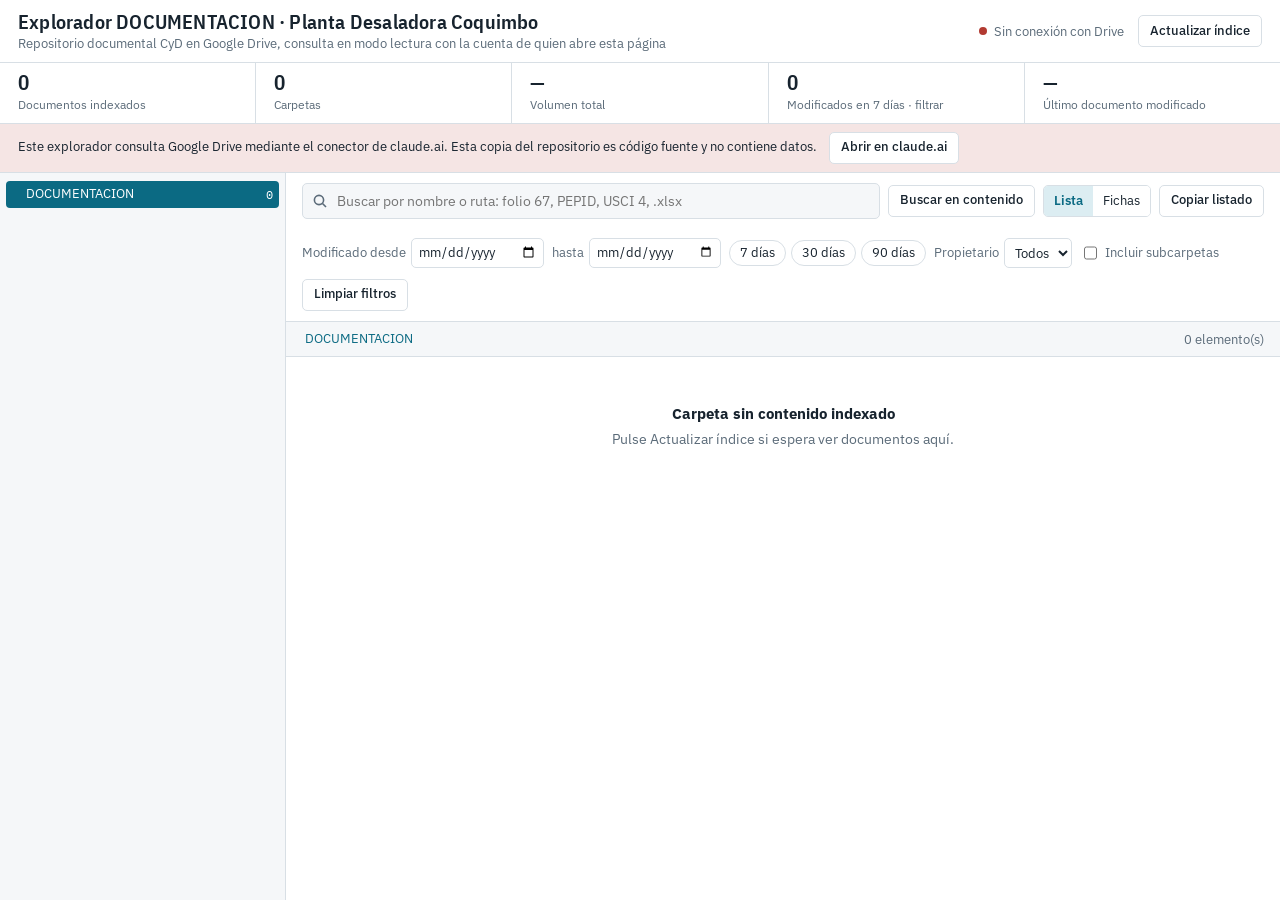
==== explorador/index.html @ ddf88ae2 "Agrega explorador documental de DOCUMENTACION Incorpora el código fuente del explorador, enlaza la p" ====
<!DOCTYPE html>
<html lang="es">
<head>
<meta charset="utf-8">
<meta name="viewport" content="width=device-width, initial-scale=1">
<title>Explorador DOCUMENTACION CyD</title>
<link rel="preconnect" href="https://fonts.googleapis.com">
<link rel="preconnect" href="https://fonts.gstatic.com" crossorigin>
<link href="https://fonts.googleapis.com/css2?family=IBM+Plex+Mono:wght@400;500&family=IBM+Plex+Sans+Condensed:wght@500;600&family=IBM+Plex+Sans:wght@400;500;600&display=swap" rel="stylesheet">
<style>
/* Disposición: consola de control documental. Árbol de series a la izquierda, registro al centro, ficha a la derecha. */
:root{
  --bg:#eef1f4; --panel:#ffffff; --sunk:#f5f7f9; --ink:#17232e; --mute:#5b6b79; --line:#d8dfe5;
  --accent:#0b6a83; --accent-soft:#dcedf2; --accent-ink:#ffffff;
  --ok:#23785a; --warn:#a4660b; --crit:#b23a31;
  --t-pdf:#b23a31; --t-xls:#23785a; --t-doc:#2c5fa8; --t-ppt:#b5602a; --t-img:#7a4f9e; --t-cad:#0b6a83; --t-mail:#8a6d1d; --t-zip:#5b6b79; --t-oth:#5b6b79;
  --display:"IBM Plex Sans Condensed","Arial Narrow",Arial,sans-serif;
  --body:"IBM Plex Sans","Segoe UI",Arial,sans-serif;
  --mono:"IBM Plex Mono",Consolas,monospace;
  color-scheme:light;
}
@media (prefers-color-scheme:dark){:root:not([data-theme="light"]){
  --bg:#10171d; --panel:#18222a; --sunk:#141d24; --ink:#e4ebf0; --mute:#93a4b1; --line:#2b3944;
  --accent:#4fb3cc; --accent-soft:#17343f; --accent-ink:#08232c;
  --ok:#57bd97; --warn:#e0a54b; --crit:#ef8077;
  --t-pdf:#ef8077; --t-xls:#57bd97; --t-doc:#7fa9e6; --t-ppt:#e89a63; --t-img:#b893d8; --t-cad:#4fb3cc; --t-mail:#d2b65c; --t-zip:#93a4b1; --t-oth:#93a4b1;
  color-scheme:dark;
}}
:root[data-theme="dark"]{
  --bg:#10171d; --panel:#18222a; --sunk:#141d24; --ink:#e4ebf0; --mute:#93a4b1; --line:#2b3944;
  --accent:#4fb3cc; --accent-soft:#17343f; --accent-ink:#08232c;
  --ok:#57bd97; --warn:#e0a54b; --crit:#ef8077;
  --t-pdf:#ef8077; --t-xls:#57bd97; --t-doc:#7fa9e6; --t-ppt:#e89a63; --t-img:#b893d8; --t-cad:#4fb3cc; --t-mail:#d2b65c; --t-zip:#93a4b1; --t-oth:#93a4b1;
  color-scheme:dark;
}
*{box-sizing:border-box}
html,body{height:100%;margin:0}
body{background:var(--bg);color:var(--ink);font:14px/1.45 var(--body);display:flex;flex-direction:column;overflow:hidden}
button,input,select{font:inherit;color:inherit}
button{cursor:pointer}
:focus-visible{outline:2px solid var(--accent);outline-offset:1px}
a{color:var(--accent)}
.btn{display:inline-flex;align-items:center;justify-content:center;gap:6px;min-height:32px;padding:0 11px;border:1px solid var(--line);border-radius:5px;background:var(--panel);font-weight:500;font-size:13px;text-decoration:none;color:var(--ink);white-space:nowrap}
.btn:hover{border-color:var(--accent);color:var(--accent)}
.btn.primary{background:var(--accent);border-color:var(--accent);color:var(--accent-ink)}
.btn.primary:hover{color:var(--accent-ink);filter:brightness(1.08)}
.btn:disabled{opacity:.5;cursor:default}

header{display:flex;align-items:center;gap:14px;padding:10px 18px;background:var(--panel);border-bottom:1px solid var(--line);flex-wrap:wrap}
.brand{min-width:0;flex:1 1 280px}
.brand h1{font:600 20px/1.15 var(--display);margin:0;letter-spacing:.01em}
.brand p{margin:1px 0 0;color:var(--mute);font-size:12.5px}
.status{display:inline-flex;align-items:center;gap:7px;font-size:12.5px;color:var(--mute)}
.dot{width:8px;height:8px;border-radius:50%;background:var(--mute);flex:none}
.status.ok .dot{background:var(--ok)} .status.busy .dot{background:var(--warn);animation:pulse 1.1s infinite} .status.err .dot{background:var(--crit)}
@keyframes pulse{50%{opacity:.35}}
@media (prefers-reduced-motion:reduce){.status.busy .dot{animation:none}}

.kpis{display:grid;grid-template-columns:repeat(5,minmax(0,1fr));gap:1px;background:var(--line);border-bottom:1px solid var(--line)}
.kpi{background:var(--panel);padding:8px 18px;border:0;text-align:left;display:block;width:100%}
button.kpi:hover{background:var(--accent-soft)}
.kpi.on{background:var(--accent-soft);box-shadow:inset 0 -2px var(--accent)}
.kpi b{display:block;font:600 21px/1.1 var(--display);font-variant-numeric:tabular-nums}
.kpi span{color:var(--mute);font-size:12px}

#banner{display:none;padding:8px 18px;gap:12px;align-items:center;font-size:13px;background:var(--accent-soft);border-bottom:1px solid var(--line);flex-wrap:wrap}
#banner.show{display:flex}
#banner.err{background:color-mix(in srgb,var(--crit) 13%,var(--panel))}

main{flex:1;min-height:0;display:grid;grid-template-columns:286px minmax(0,1fr) 0;transition:grid-template-columns .15s}
main.detail{grid-template-columns:286px minmax(0,1fr) 370px}
@media (prefers-reduced-motion:reduce){main{transition:none}}

#tree{background:var(--sunk);border-right:1px solid var(--line);overflow:auto;padding:8px 6px 20px}
.tn{display:flex;align-items:center;width:100%;border:0;background:none;text-align:left;padding:0;border-radius:4px}
.tn:hover{background:var(--accent-soft)}
.tn.cur{background:var(--accent);color:var(--accent-ink)}
.tn.cur .ct,.tn.cur .tw{color:inherit}
.tw{width:20px;height:27px;display:inline-flex;align-items:center;justify-content:center;color:var(--mute);flex:none;font-size:10px;border:0;background:none;padding:0}
.tl{flex:1;min-width:0;padding:4px 4px 4px 0;overflow-wrap:anywhere;font-size:13px;line-height:1.3;border:0;background:none;text-align:left}
.ct{font:400 11.5px var(--mono);color:var(--mute);padding-right:6px;font-variant-numeric:tabular-nums}
.ser{font:500 11px var(--mono);margin-right:6px;opacity:.75}

#center{display:flex;flex-direction:column;min-width:0;min-height:0}
.tools{background:var(--panel);border-bottom:1px solid var(--line);padding:10px 16px;display:flex;flex-direction:column;gap:8px}
.r{display:flex;gap:8px;align-items:center;flex-wrap:wrap}
.search{flex:1 1 300px;position:relative;display:flex}
.search input{width:100%;height:36px;padding:0 34px 0 34px;border:1px solid var(--line);border-radius:5px;background:var(--sunk)}
.search svg{position:absolute;left:10px;top:10px;color:var(--mute)}
#clearq{position:absolute;right:4px;top:4px;width:28px;height:28px;border:0;background:none;color:var(--mute);display:none}
.chips{display:flex;gap:5px;flex-wrap:wrap}
.chip{border:1px solid var(--line);background:var(--panel);border-radius:999px;padding:2px 10px;font-size:12.5px;min-height:26px;display:inline-flex;gap:5px;align-items:center}
.chip:hover{border-color:var(--accent)}
.chip.on{background:var(--accent);border-color:var(--accent);color:var(--accent-ink)}
.chip i{font:400 11px var(--mono);font-style:normal;opacity:.75}
.fld{display:inline-flex;align-items:center;gap:5px;font-size:12.5px;color:var(--mute)}
.fld input,.fld select{height:30px;border:1px solid var(--line);border-radius:5px;background:var(--panel);padding:0 6px;color:var(--ink);max-width:190px}
.seg{display:inline-flex;border:1px solid var(--line);border-radius:5px;overflow:hidden}
.seg button{border:0;background:var(--panel);padding:0 10px;height:30px;font-size:12.5px}
.seg button.on{background:var(--accent-soft);color:var(--accent);font-weight:600}

.crumbs{display:flex;gap:3px;align-items:center;flex-wrap:wrap;padding:7px 16px;font-size:13px;border-bottom:1px solid var(--line);background:var(--sunk)}
.crumbs button{border:0;background:none;padding:1px 3px;border-radius:3px;color:var(--accent);overflow-wrap:anywhere;text-align:left}
.crumbs button:hover{background:var(--accent-soft)}
.crumbs .s{color:var(--mute)}
.crumbs .sum{margin-left:auto;color:var(--mute);font-size:12.5px;padding-left:12px}

#list{flex:1;min-height:0;overflow:auto;background:var(--panel)}
table{border-collapse:collapse;width:100%;font-size:13px}
th{position:sticky;top:0;background:var(--panel);z-index:1;border-bottom:1px solid var(--line);text-align:left;padding:0;font-weight:600;color:var(--mute);font-size:12px}
th button{border:0;background:none;padding:7px 10px;width:100%;text-align:left;font-weight:600;color:inherit;white-space:nowrap}
th button:hover{color:var(--accent)}
td{padding:6px 10px;border-bottom:1px solid var(--line);vertical-align:top}
tr.row{cursor:pointer}
tr.row:hover{background:var(--sunk)}
tr.row.sel{background:var(--accent-soft)}
.nm{display:flex;gap:9px;align-items:flex-start;min-width:0}
.nm div{min-width:0;overflow-wrap:anywhere}
.nb{border:0;background:none;padding:0;text-align:left;font-weight:500;overflow-wrap:anywhere}
.pth{color:var(--mute);font-size:12px;margin-top:1px}
.snip{color:var(--mute);font-size:12px;margin-top:3px;border-left:2px solid var(--accent);padding-left:7px}
.ty{font:500 10.5px/18px var(--mono);width:36px;height:18px;text-align:center;border-radius:3px;flex:none;margin-top:1px;border:1px solid currentColor}
.n{font-variant-numeric:tabular-nums;white-space:nowrap;color:var(--mute)}
#cards{display:grid;grid-template-columns:repeat(auto-fill,minmax(220px,1fr));gap:10px;padding:14px}
.card{border:1px solid var(--line);border-radius:6px;padding:10px 12px;background:var(--panel);text-align:left;display:flex;flex-direction:column;gap:5px;min-height:92px}
.card:hover{border-color:var(--accent)}
.card.sel{border-color:var(--accent);box-shadow:inset 0 0 0 1px var(--accent)}
.card strong{font-weight:500;overflow-wrap:anywhere}
.more{padding:14px;text-align:center}
.empty{padding:46px 20px;text-align:center;color:var(--mute);max-width:520px;margin:auto}
.empty b{display:block;color:var(--ink);font-size:15px;margin-bottom:4px}

#detail{background:var(--panel);border-left:1px solid var(--line);overflow:auto;min-width:0;visibility:hidden}
main.detail #detail{visibility:visible}
.dbody{padding:16px;display:flex;flex-direction:column;gap:14px;width:370px;max-width:100%}
.dhead{display:flex;gap:10px;align-items:flex-start}
.dhead h2{font:600 17px/1.25 var(--display);margin:0;flex:1;overflow-wrap:anywhere;text-wrap:balance}
.x{border:0;background:none;width:28px;height:28px;color:var(--mute);font-size:17px;flex:none}
dl{margin:0;display:grid;grid-template-columns:96px 1fr;gap:5px 10px;font-size:13px}
dt{color:var(--mute)} dd{margin:0;overflow-wrap:anywhere}
.acts{display:flex;flex-wrap:wrap;gap:6px}
#txt{background:var(--sunk);border:1px solid var(--line);border-radius:5px;padding:10px;font:12px/1.5 var(--mono);white-space:pre-wrap;overflow-wrap:anywhere;max-height:46vh;overflow:auto;margin:0}
.note{font-size:12px;color:var(--mute);margin:0}
#menuTree{display:none}
#toast{position:fixed;left:50%;bottom:20px;transform:translateX(-50%);background:var(--ink);color:var(--panel);padding:7px 14px;border-radius:5px;font-size:13px;opacity:0;pointer-events:none;transition:opacity .15s;z-index:20}
#toast.show{opacity:1}
@media (max-width:1040px){
  main,main.detail{grid-template-columns:240px minmax(0,1fr)}
  #detail{position:fixed;top:0;right:0;bottom:0;width:min(370px,100%);z-index:10;box-shadow:-6px 0 22px rgba(0,0,0,.25);display:none}
  main.detail #detail{display:block}
}
@media (max-width:720px){
  body{overflow:auto;display:block;height:auto}
  .kpis{grid-template-columns:repeat(2,minmax(0,1fr))}
  .kpi{padding:7px 16px}
  main,main.detail{display:block}
  #menuTree{display:inline-flex}
  #tree{display:none;max-height:50vh;border-right:0;border-bottom:1px solid var(--line)}
  #tree.open{display:block}
  #list{overflow:auto;max-height:none}
  .cHide{display:none}
}
</style>
</head>
<body>
<header>
  <div class="brand">
    <h1>Explorador DOCUMENTACION · Planta Desaladora Coquimbo</h1>
    <p>Repositorio documental CyD en Google Drive, consulta en modo lectura con la cuenta de quien abre esta página</p>
  </div>
  <span id="status" class="status"><span class="dot"></span><span id="statusT">Iniciando</span></span>
  <button id="refresh" class="btn" type="button">Actualizar índice</button>
</header>

<section class="kpis" id="kpis" aria-label="Resumen del repositorio"></section>
<div id="banner" role="status"></div>

<main id="main">
  <nav id="tree" aria-label="Carpetas"></nav>
  <section id="center">
    <div class="tools">
      <div class="r">
        <button id="menuTree" class="btn" type="button">Carpetas</button>
        <div class="search">
          <svg width="16" height="16" viewBox="0 0 16 16" fill="none" stroke="currentColor" stroke-width="1.6" aria-hidden="true"><circle cx="7" cy="7" r="4.6"/><path d="M10.5 10.5 14 14"/></svg>
          <input id="q" type="search" autocomplete="off" placeholder="Buscar por nombre o ruta: folio 67, PEPID, USCI 4, .xlsx" aria-label="Buscar por nombre o ruta">
          <button id="clearq" type="button" aria-label="Limpiar búsqueda">✕</button>
        </div>
        <button id="ctSearch" class="btn" type="button" title="Busca el texto dentro de los documentos mediante Google Drive">Buscar en contenido</button>
        <div class="seg" role="group" aria-label="Vista">
          <button id="vList" type="button" class="on">Lista</button><button id="vCards" type="button">Fichas</button>
        </div>
        <button id="copyTsv" class="btn" type="button" title="Copia los resultados en formato pegable en Excel">Copiar listado</button>
      </div>
      <div class="chips" id="typeChips" aria-label="Tipo de documento"></div>
      <div class="r">
        <label class="fld" for="from">Modificado desde <input id="from" type="date"></label>
        <label class="fld" for="to">hasta <input id="to" type="date"></label>
        <div class="chips" id="datePre">
          <button class="chip" type="button" data-d="7">7 días</button>
          <button class="chip" type="button" data-d="30">30 días</button>
          <button class="chip" type="button" data-d="90">90 días</button>
        </div>
        <label class="fld" for="owner">Propietario <select id="owner"><option value="">Todos</option></select></label>
        <label class="fld" for="flat"><input id="flat" type="checkbox"> Incluir subcarpetas</label>
        <button id="clearAll" class="btn" type="button">Limpiar filtros</button>
      </div>
    </div>
    <div class="crumbs" id="crumbs"></div>
    <div id="list"></div>
  </section>
  <aside id="detail" aria-label="Ficha del documento"></aside>
</main>
<div id="toast" role="status"></div>

<script>
"use strict";
const ROOT="__ID_CARPETA_DRIVE__", ROOT_NAME="DOCUMENTACION", SERVER="Google Drive";
const WIN_ROOT="G:\\.shortcut-targets-by-id\\"+ROOT+"\\"+ROOT_NAME;
const FOLDER="application/vnd.google-apps.folder";
const STALE_MS=6*3600e3, PAGE=150;
/* Nivel superior leído al publicar: permite orientarse mientras se conecta Drive. */
const SEED=[]; /* Versión de repositorio público: identificadores de Drive excluidos. */
const TYPES=[["pdf","PDF","PDF","--t-pdf"],["xls","Excel","XLS","--t-xls"],["doc","Word","DOC","--t-doc"],["ppt","PowerPoint","PPT","--t-ppt"],["img","Imagen","IMG","--t-img"],["cad","CAD / BIM / GIS","CAD","--t-cad"],["mail","Correo","MSG","--t-mail"],["zip","Comprimido","ZIP","--t-zip"],["oth","Otros","OTR","--t-oth"]];
const TY=Object.fromEntries(TYPES.map(t=>[t[0],t]));
const EXT={pdf:"pdf",xlsx:"xls",xls:"xls",xlsm:"xls",csv:"xls",ods:"xls",docx:"doc",doc:"doc",odt:"doc",rtf:"doc",pptx:"ppt",ppt:"ppt",odp:"ppt",png:"img",jpg:"img",jpeg:"img",gif:"img",tif:"img",tiff:"img",bmp:"img",webp:"img",heic:"img",dwg:"cad",dxf:"cad",rvt:"cad",ifc:"cad",nwd:"cad",nwc:"cad",kmz:"cad",kml:"cad",shp:"cad",mpp:"cad",msg:"mail",eml:"mail",zip:"zip",rar:"zip","7z":"zip",tar:"zip",gz:"zip"};
const TEXT_OK=/^(application\/(pdf|msword|vnd\.google-apps\.(document|spreadsheet|presentation)|vnd\.openxmlformats-officedocument\.|vnd\.oasis\.opendocument\.|x-vnd\.oasis\.opendocument\.)|text\/|image\/(png|jpe?g))/;

const $=id=>document.getElementById(id);
const esc=s=>String(s==null?"":s).replace(/[&<>"']/g,c=>({"&":"&amp;","<":"&lt;",">":"&gt;",'"':"&quot;","'":"&#39;"}[c]));
const norm=s=>String(s||"").normalize("NFD").replace(/[\u0300-\u036f]/g,"").toLowerCase();
const coll=new Intl.Collator("es",{numeric:true,sensitivity:"base"});
const sleep=ms=>new Promise(r=>setTimeout(r,ms));
const fmtD=t=>{if(!t)return"—";const d=new Date(t);return isNaN(d)?"—":d.toLocaleDateString("es-CL",{day:"2-digit",month:"2-digit",year:"numeric"})};
const fmtDT=t=>{if(!t)return"—";const d=new Date(t);return isNaN(d)?"—":d.toLocaleString("es-CL",{day:"2-digit",month:"2-digit",year:"numeric",hour:"2-digit",minute:"2-digit"})};
const fmtN=n=>Number(n||0).toLocaleString("es-CL");
function fmtS(b){if(!b)return"—";const u=["B","KB","MB","GB","TB"];let i=0,v=+b;while(v>=1024&&i<4){v/=1024;i++}return v.toLocaleString("es-CL",{maximumFractionDigits:v<10&&i?1:0})+" "+u[i]}
function typeOf(it){
  const m=it.m||"";
  if(m==="application/vnd.google-apps.spreadsheet")return"xls";
  if(m==="application/vnd.google-apps.document")return"doc";
  if(m==="application/vnd.google-apps.presentation")return"ppt";
  const e=(it.x||(/\.([a-z0-9]{1,6})$/i.exec(it.t||"")||[])[1]||"").toLowerCase();
  if(EXT[e])return EXT[e];
  if(m.startsWith("image/"))return"img";
  return"oth";
}
function short(o){return o?String(o).split("@")[0]:"—"}

/* ---------- Estado ---------- */
const items=new Map();
let kids=new Map(), stats=new Map();
const S={cur:ROOT,q:"",types:new Set(),owner:"",from:"",to:"",flat:false,sort:"name",dir:1,limit:PAGE,view:"list",sel:null,recent:false,hits:null,hitsQ:"",open:new Set([ROOT])};
let mcp=null, indexedAt=null, crawling=false, failed=[], shown=[], snippet=new Map();

function fromSeed(){
  for(const[id,t,f,s,md]of SEED)items.set(id,{id,t,m:f?FOLDER:(/xlsx$/.test(t)?"application/vnd.openxmlformats-officedocument.spreadsheetml.sheet":""),s,p:ROOT,md,c:"",o:"",u:"",seed:1});
}
function up(f,seen){
  const it={id:f.id,t:f.title||f.name||"(sin nombre)",m:f.mimeType||"",s:+(f.fileSize||0),x:f.fileExtension||"",p:f.parentId||"",c:f.createdTime||"",md:f.modifiedTime||"",o:f.owner||"",u:(/^https:\/\//.test(f.viewUrl||"")?f.viewUrl:"")};
  items.set(it.id,it); if(seen)seen.add(it.id); return it;
}
function rebuild(){
  kids=new Map(); stats=new Map();
  for(const it of items.values()){if(!kids.has(it.p))kids.set(it.p,[]);kids.get(it.p).push(it)}
  for(const a of kids.values())a.sort((x,y)=>(y.m===FOLDER)-(x.m===FOLDER)||coll.compare(x.t,y.t));
  const walk=(id,seen)=>{const st={files:0,folders:0,size:0};if(seen.has(id))return st;seen.add(id);
    for(const k of kids.get(id)||[]){if(k.m===FOLDER){const c=walk(k.id,seen);st.folders+=1+c.folders;st.files+=c.files;st.size+=c.size}else{st.files++;st.size+=k.s}}
    stats.set(id,st);return st};
  walk(ROOT,new Set());
}
function pathOf(id){const out=[];let c=items.get(id),g=0;while(c&&g++<40){out.unshift(c);c=items.get(c.p)}return out}
function pathTxt(it){return pathOf(it.p).map(x=>x.t).join(" / ")}
function hay(it){return it._h||(it._h=norm(it.t+" "+pathTxt(it)))}
function under(it,root){if(root===ROOT)return stats.has(it.p)||it.p===ROOT;let p=it.p,g=0;while(p&&g++<40){if(p===root)return true;const c=items.get(p);p=c&&c.p}return false}
function hasFilter(){return !!(S.q||S.types.size||S.owner||S.from||S.to||S.recent)}

/* ---------- Conector Drive ---------- */
async function call(tool,input,tries){
  try{const r=await mcp.callTool(SERVER,tool,input,{cache:false});return r.payload}
  catch(e){if(e&&e.retryable&&!tries){await sleep((e.retryAfterMs||600)+Math.random()*700);return call(tool,input,1)}throw e}
}
const BLOCK={
  needs_reauth:"La sesión de Google Drive venció. Reconecte Google Drive en claude.ai, Configuración, Conectores, y pulse Reintentar.",
  server_not_connected:"Esta cuenta no tiene Google Drive conectado. Agréguelo en claude.ai, Configuración, Conectores, y pulse Reintentar.",
  selection_required:"Hay más de una conexión de Google Drive. Elija una en el aviso de claude.ai y pulse Reintentar.",
  not_in_manifest:"El acceso a Google Drive no está permitido para esta página. Actívelo en el aviso de permisos de la página.",
  blocked_by_policy:"La política de la organización bloquea este acceso a Google Drive.",
  approval_required:"Falta su autorización para leer Google Drive. Pulse Reintentar y acepte el aviso.",
  consent_required:"Falta su autorización para leer Google Drive. Pulse Reintentar y acepte el aviso.",
  not_granted:"Esta vista no puede usar conectores. Abra la página en claude.ai.",
  capability_disabled:"Esta vista no puede usar conectores. Abra la página en claude.ai."
};
async function listFolder(id,seen,enqueue){
  let token,guard=0;
  do{
    const input={query:"parentId = '"+id+"'",pageSize:100,excludeContentSnippets:true};
    if(token)input.pageToken=token;
    const p=await call("search_files",input)||{};
    for(const f of p.files||[]){const fresh=!seen.has(f.id);const it=up(f,seen);if(it.m===FOLDER&&fresh)enqueue(it.id)}
    token=p.nextPageToken;
  }while(token&&++guard<300);
}
let done=0,total=1;
async function crawl(){
  if(crawling||!mcp)return;
  crawling=true; failed=[]; done=0; total=1; banner("");
  setStatus("busy","Indexando carpetas"); $("refresh").disabled=true;
  const seen=new Set(), q=[]; let active=0, fatal=null, last=0;
  const enqueue=id=>{q.push(id);total++};
  const tick=()=>{const n=Date.now();setStatus("busy","Indexando "+fmtN(done)+" de "+fmtN(total)+" carpetas");if(n-last>700){last=n;rebuild();render()}};
  const one=async id=>{
    try{await listFolder(id,seen,enqueue)}
    catch(e){if(e&&BLOCK[e.code])fatal=e;else failed.push(id)}
    done++;tick();
  };
  await one(ROOT);
  const worker=async()=>{for(;;){if(fatal)return;const id=q.shift();if(id===undefined){if(!active)return;await sleep(60);continue}active++;await one(id);active--}};
  if(!fatal&&!failed.includes(ROOT))await Promise.all([worker(),worker(),worker(),worker()]);
  crawling=false; $("refresh").disabled=false;
  if(fatal){
    if(["needs_reauth","server_not_connected","blocked_by_policy","not_in_manifest"].includes(fatal.code)){if(!indexedAt){items.clear();fromSeed()}}
    rebuild();render();setStatus("err","Sin conexión con Drive");
    banner(BLOCK[fatal.code],true,"Reintentar",crawl);return;
  }
  if(failed.length===0||!failed.includes(ROOT)){
    if(!failed.length)for(const id of[...items.keys()])if(!seen.has(id))items.delete(id);
    indexedAt=Date.now();
    for(const it of items.values())delete it._h;
    rebuild();render();saveSnap();
    setStatus(failed.length?"err":"ok",(failed.length?"Índice parcial · ":"Índice al ")+fmtDT(indexedAt));
    if(failed.length)banner(failed.length+" carpeta(s) no respondieron y su contenido puede estar incompleto.",true,"Reintentar",crawl);
  }else{
    rebuild();render();setStatus("err","Drive no respondió");
    banner("Google Drive no respondió. Se mantiene la última información disponible.",true,"Reintentar",crawl);
  }
}
async function contentSearch(){
  const terms=S.q.trim().split(/\s+/).filter(Boolean);
  if(!terms.length){toast("Escriba primero el texto a buscar");$("q").focus();return}
  if(!mcp){toast("Esta vista no tiene conexión con Google Drive");return}
  const b=$("ctSearch");b.disabled=true;b.textContent="Buscando…";
  try{
    const query=terms.map(t=>"fullText contains '"+t.replace(/\\/g,"\\\\").replace(/'/g,"\\'")+"'").join(" and ");
    const hits=new Set();let token,g=0;snippet=new Map();
    do{
      const input={query,pageSize:100,snippetVerbosity:"BRIEF"};if(token)input.pageToken=token;
      const p=await call("search_files",input)||{};
      for(const f of p.files||[]){
        if(f.mimeType===FOLDER||!stats.has(f.parentId))continue;
        const it=up(f);delete it._h;hits.add(it.id);
        if(f.contentSnippet)snippet.set(it.id,String(f.contentSnippet).replace(/\s+/g," ").slice(0,220));
      }
      token=p.nextPageToken;
    }while(token&&++g<30);
    const cut=!!token;
    rebuild();S.hits=hits;S.hitsQ=S.q;S.limit=PAGE;render();
    banner(fmtN(hits.size)+" documento(s) contienen «"+S.q+"» en su texto."+(cut?" La consulta alcanzó su límite: precise el término para asegurar un resultado completo.":""),false,"Volver a búsqueda por nombre",()=>{S.hits=null;snippet=new Map();banner("");render()});
  }catch(e){
    banner(e&&BLOCK[e.code]?BLOCK[e.code]:"La búsqueda en contenido no respondió. Intente nuevamente.",true);
  }finally{b.disabled=false;b.textContent="Buscar en contenido"}
}

/* ---------- Instantánea local del índice ---------- */
function idb(){return new Promise((res,rej)=>{try{const r=indexedDB.open("explorador-cyd",1);r.onupgradeneeded=()=>r.result.createObjectStore("s");r.onsuccess=()=>res(r.result);r.onerror=()=>rej(r.error)}catch(e){rej(e)}})}
async function saveSnap(){try{const d=await idb();const arr=[...items.values()].map(({_h,...x})=>x);d.transaction("s","readwrite").objectStore("s").put({at:indexedAt,items:arr},"snap")}catch(e){}}
async function loadSnap(){try{const d=await idb();return await new Promise(res=>{const r=d.transaction("s").objectStore("s").get("snap");r.onsuccess=()=>res(r.result||null);r.onerror=()=>res(null)})}catch(e){return null}}

/* ---------- Filtrado ---------- */
function scope(deep){
  const filtering=hasFilter()||S.hits;
  let a;
  if(filtering||S.flat||deep){a=[...items.values()].filter(it=>it.m!==FOLDER&&under(it,S.cur))}
  else a=(kids.get(S.cur)||[]).slice();
  return{a,filtering};
}
function apply(ignoreType,deep){
  let{a,filtering}=scope(deep);
  if(S.hits)a=a.filter(it=>S.hits.has(it.id));
  else if(S.q){const tk=norm(S.q).split(/\s+/).filter(Boolean);a=a.filter(it=>{const h=hay(it);return tk.every(t=>h.includes(t))})}
  if(S.owner)a=a.filter(it=>it.o===S.owner);
  if(S.from)a=a.filter(it=>it.md&&it.md.slice(0,10)>=S.from);
  if(S.to)a=a.filter(it=>it.md&&it.md.slice(0,10)<=S.to);
  if(S.recent){const lim=new Date(Date.now()-7*864e5).toISOString();a=a.filter(it=>it.md>=lim)}
  if(!ignoreType&&S.types.size)a=a.filter(it=>it.m!==FOLDER&&S.types.has(typeOf(it)));
  return{a,filtering};
}
function sorted(a){
  const k=S.sort,d=S.dir;
  return a.slice().sort((x,y)=>{
    const f=(y.m===FOLDER)-(x.m===FOLDER); if(f)return f;
    let r=0;
    if(k==="name")r=coll.compare(x.t,y.t);
    else if(k==="md")r=(x.md||"").localeCompare(y.md||"");
    else if(k==="size")r=(x.s||0)-(y.s||0);
    else if(k==="type")r=typeOf(x).localeCompare(typeOf(y));
    else if(k==="owner")r=coll.compare(x.o||"",y.o||"");
    return r*d||coll.compare(x.t,y.t);
  });
}

/* ---------- Render ---------- */
function setStatus(c,t){$("status").className="status "+c;$("statusT").textContent=t}
function banner(msg,err,label,fn){
  const b=$("banner");
  if(!msg){b.className="";b.innerHTML="";return}
  b.className="show"+(err?" err":"");b.innerHTML="<span>"+esc(msg)+"</span>";
  if(label){const x=document.createElement("button");x.className="btn";x.type="button";x.textContent=label;x.onclick=fn;b.appendChild(x)}
}
function toast(m){const t=$("toast");t.textContent=m;t.classList.add("show");clearTimeout(toast.h);toast.h=setTimeout(()=>t.classList.remove("show"),1900)}
function badge(it){
  if(it.m===FOLDER)return '<svg width="30" height="20" viewBox="0 0 30 20" style="flex:none;color:var(--accent);margin-top:0" aria-label="Carpeta"><path d="M3 4h8l2 2.4h13v11H3z" fill="none" stroke="currentColor" stroke-width="1.5"/></svg>';
  const t=TY[typeOf(it)];return '<span class="ty" style="color:var('+t[3]+')">'+t[2]+"</span>";
}
function renderKpis(){
  const st=stats.get(ROOT)||{files:0,folders:0,size:0};
  let last=null,nw=0;const lim=new Date(Date.now()-7*864e5).toISOString();
  for(const it of items.values())if(it.m!==FOLDER){if(!last||it.md>last.md)last=it;if(it.md>=lim)nw++}
  $("kpis").innerHTML=
   '<div class="kpi"><b>'+fmtN(st.files)+'</b><span>Documentos indexados</span></div>'+
   '<div class="kpi"><b>'+fmtN(st.folders)+'</b><span>Carpetas</span></div>'+
   '<div class="kpi"><b>'+fmtS(st.size)+'</b><span>Volumen total</span></div>'+
   '<button type="button" id="kNew" class="kpi'+(S.recent?" on":"")+'"><b>'+fmtN(nw)+'</b><span>Modificados en 7 días · filtrar</span></button>'+
   '<div class="kpi"><b>'+(last?fmtD(last.md):"—")+'</b><span>Último documento modificado</span></div>';
  $("kNew").onclick=()=>{S.recent=!S.recent;S.limit=PAGE;S.cur=ROOT;render()};
}
function renderTree(){
  const line=(it,d)=>{
    const sub=(kids.get(it.id)||[]).filter(k=>k.m===FOLDER),st=stats.get(it.id)||{files:0};
    const open=S.open.has(it.id),m=/^([A-Z])_(.+)$/.exec(it.t);
    let h='<div class="tn'+(S.cur===it.id?" cur":"")+'" style="padding-left:'+(d*13)+'px">'+
      (sub.length?'<button type="button" class="tw" data-tog="'+it.id+'" aria-label="'+(open?"Contraer":"Expandir")+' '+esc(it.t)+'" aria-expanded="'+open+'">'+(open?"▾":"▸")+"</button>":'<span class="tw"></span>')+
      '<button type="button" class="tl" data-go="'+it.id+'" style="color:inherit">'+(m?'<span class="ser">'+m[1]+"</span>"+esc(m[2].replace(/_/g," ")):esc(it.t))+"</button>"+
      '<span class="ct">'+fmtN(st.files)+"</span></div>";
    if(open)for(const k of sub)h+=line(k,d+1);
    return h;
  };
  $("tree").innerHTML=line({id:ROOT,t:ROOT_NAME,m:FOLDER},0);
}
function renderFacets(){
  const{a}=apply(true,true),c={};for(const it of a)if(it.m!==FOLDER){const t=typeOf(it);c[t]=(c[t]||0)+1}
  $("typeChips").innerHTML=TYPES.filter(t=>c[t[0]]||S.types.has(t[0])).map(t=>'<button type="button" class="chip'+(S.types.has(t[0])?" on":"")+'" data-t="'+t[0]+'" aria-pressed="'+S.types.has(t[0])+'">'+t[1]+" <i>"+fmtN(c[t[0]]||0)+"</i></button>").join("");
  const owners=[...new Set([...items.values()].map(i=>i.o).filter(Boolean))].sort();
  const sel=$("owner"),cur=S.owner;
  const html='<option value="">Todos</option>'+owners.map(o=>'<option value="'+esc(o)+'">'+esc(short(o))+"</option>").join("");
  if(sel.dataset.h!==html){sel.innerHTML=html;sel.dataset.h=html}
  sel.value=cur;
}
function renderCrumbs(n,filtering){
  const p=[{id:ROOT,t:ROOT_NAME},...(S.cur===ROOT?[]:pathOf(S.cur).filter(x=>x.id!==ROOT))];
  $("crumbs").innerHTML=p.map(x=>'<button type="button" data-go="'+x.id+'">'+esc(x.t)+"</button>").join('<span class="s">/</span>')+
    '<span class="sum">'+fmtN(n)+(filtering||S.flat?" resultado(s), incluye subcarpetas":" elemento(s)")+"</span>";
}
const th=(k,l,cls)=>'<th'+(cls?' class="'+cls+'"':"")+' aria-sort="'+(S.sort===k?(S.dir>0?"ascending":"descending"):"none")+'"><button type="button" data-s="'+k+'">'+l+(S.sort===k?(S.dir>0?" ↑":" ↓"):"")+"</button></th>";
function renderList(){
  const{a,filtering}=apply();
  shown=sorted(a);
  renderCrumbs(shown.length,filtering);
  const box=$("list");
  if(!shown.length){
    const loading=crawling&&!hasFilter();
    box.innerHTML='<div class="empty"><b>'+(loading?"Leyendo esta carpeta en Google Drive":filtering?"Sin documentos para este criterio":"Carpeta sin contenido indexado")+"</b>"+(filtering?"Amplíe las fechas, quite filtros de tipo o busque el texto con «Buscar en contenido».":loading?"Los documentos aparecerán a medida que se indexen.":"Pulse Actualizar índice si espera ver documentos aquí.")+"</div>";
    return;
  }
  const page=shown.slice(0,S.limit),showP=filtering||S.flat;
  let h;
  if(S.view==="cards"){
    h='<div id="cards">'+page.map(it=>{const st=stats.get(it.id);return'<button type="button" class="card'+(S.sel===it.id?" sel":"")+'" data-id="'+it.id+'">'+badge(it)+"<strong>"+esc(it.t)+'</strong><span class="pth">'+(it.m===FOLDER?fmtN(st&&st.files)+" documentos":fmtD(it.md)+" · "+fmtS(it.s))+"</span></button>"}).join("")+"</div>";
  }else{
    h="<table><thead><tr>"+th("name","Nombre")+th("md","Modificado")+th("size","Tamaño","cHide")+th("owner","Propietario","cHide")+"</tr></thead><tbody>"+
    page.map(it=>{const st=stats.get(it.id),sn=snippet.get(it.id);return'<tr class="row'+(S.sel===it.id?" sel":"")+'" data-id="'+it.id+'"><td><div class="nm">'+badge(it)+'<div><button type="button" class="nb">'+esc(it.t)+"</button>"+(showP?'<div class="pth">'+esc(pathTxt(it))+"</div>":"")+(sn&&S.hits?'<div class="snip">'+esc(sn)+"…</div>":"")+'</div></div></td><td class="n">'+fmtD(it.md)+'</td><td class="n cHide">'+(it.m===FOLDER?fmtN(st&&st.files)+" doc.":fmtS(it.s))+'</td><td class="n cHide">'+esc(short(it.o))+"</td></tr>"}).join("")+"</tbody></table>";
  }
  if(shown.length>S.limit)h+='<div class="more"><button type="button" id="more" class="btn">Mostrar '+Math.min(PAGE,shown.length-S.limit)+" más de "+fmtN(shown.length-S.limit)+" restantes</button></div>";
  box.innerHTML=h;
  const m=$("more");if(m)m.onclick=()=>{S.limit+=PAGE;renderList()};
}
function winPath(it){const p=pathOf(it.id).filter(x=>x.id!==ROOT).map(x=>x.t);return[WIN_ROOT,...p].join("\\")}
function url(it){return it.u||(it.m===FOLDER?"https://drive.google.com/drive/folders/"+it.id:"https://drive.google.com/file/d/"+it.id+"/view")}
function renderDetail(){
  const main=$("main"),it=S.sel&&items.get(S.sel);
  if(!it){main.classList.remove("detail");$("detail").innerHTML="";$("detail").dataset.id="";return}
  main.classList.add("detail");
  if($("detail").dataset.id===it.id)return;
  $("detail").dataset.id=it.id;
  const isF=it.m===FOLDER,st=stats.get(it.id)||{},t=!isF&&TY[typeOf(it)];
  const canTxt=!isF&&TEXT_OK.test(it.m);
  $("detail").innerHTML='<div class="dbody"><div class="dhead">'+badge(it)+"<h2>"+esc(it.t)+'</h2><button type="button" class="x" id="closeD" aria-label="Cerrar ficha">✕</button></div>'+
   '<div class="acts"><a class="btn primary" target="_blank" rel="noopener" href="'+esc(url(it))+'">Abrir en Drive</a>'+
   (isF?'<button type="button" class="btn" data-go="'+it.id+'">Entrar a la carpeta</button>':"")+
   '<button type="button" class="btn" id="cpU">Copiar enlace</button><button type="button" class="btn" id="cpP">Copiar ruta G:</button></div>'+
   "<dl><dt>Ubicación</dt><dd>"+esc(ROOT_NAME+(pathTxt(it)?" / "+pathTxt(it):""))+"</dd>"+
   (isF?"<dt>Documentos</dt><dd>"+fmtN(st.files)+"</dd><dt>Subcarpetas</dt><dd>"+fmtN(st.folders)+"</dd><dt>Volumen</dt><dd>"+fmtS(st.size)+"</dd>":"<dt>Tipo</dt><dd>"+esc(t[1])+"</dd><dt>Tamaño</dt><dd>"+fmtS(it.s)+"</dd>")+
   "<dt>Creado</dt><dd>"+fmtDT(it.c)+"</dd><dt>Modificado</dt><dd>"+fmtDT(it.md)+"</dd><dt>Propietario</dt><dd>"+esc(it.o||"—")+"</dd></dl>"+
   (canTxt?'<div class="acts"><button type="button" class="btn" id="readT">Leer texto del documento</button></div><pre id="txt" hidden></pre><p class="note" id="txtN">Extracto textual de Drive. Tablas y figuras pueden perder formato; el documento vigente es el de Drive.</p>':isF?"":'<p class="note">Este formato se consulta en Drive.</p>')+
   "</div>";
  $("closeD").onclick=()=>{S.sel=null;render()};
  const copy=(s,m)=>{navigator.clipboard.writeText(s).then(()=>toast(m),()=>toast("El navegador no permitió copiar"))};
  $("cpU").onclick=()=>copy(url(it),"Enlace copiado");
  $("cpP").onclick=()=>copy(winPath(it),"Ruta de Drive para escritorio copiada");
  const r=$("readT");
  if(r)r.onclick=async()=>{
    if(!mcp){toast("Esta vista no tiene conexión con Google Drive");return}
    r.disabled=true;r.textContent="Leyendo…";const box=$("txt");
    try{
      const p=await call("read_file_content",{fileId:it.id});
      const s=typeof p==="string"?p:(p&&(p.fileContent||p.content||p.text))||"";
      box.hidden=false;
      box.textContent=s?(s.length>60000?s.slice(0,60000)+"\n\n[Extracto truncado. Abra el documento en Drive para leerlo completo.]":s):"Drive no entregó texto para este documento.";
      r.textContent="Texto cargado";
    }catch(e){box.hidden=false;box.textContent=BLOCK[e&&e.code]||"Drive no pudo entregar el texto de este documento.";r.disabled=false;r.textContent="Reintentar lectura"}
  };
}
function render(){
  renderKpis();renderTree();renderFacets();renderList();renderDetail();
  $("clearq").style.display=S.q?"block":"none";
  $("vList").classList.toggle("on",S.view==="list");$("vCards").classList.toggle("on",S.view==="cards");
  document.querySelectorAll("#datePre .chip").forEach(c=>{const d=new Date(Date.now()-c.dataset.d*864e5).toISOString().slice(0,10);c.classList.toggle("on",S.from===d&&!S.to)});
}
function go(id){S.cur=id;S.limit=PAGE;for(const x of pathOf(id))S.open.add(x.id);S.open.add(id);$("tree").classList.remove("open");if(!hasFilter())S.sel=null;render();$("list").scrollTop=0}

/* ---------- Eventos ---------- */
document.addEventListener("click",e=>{
  const t=e.target.closest("[data-tog],[data-go],[data-s],[data-t],[data-d],[data-id]");
  if(!t)return;
  if(t.dataset.tog){const i=t.dataset.tog;S.open.has(i)?S.open.delete(i):S.open.add(i);renderTree();return}
  if(t.dataset.go){go(t.dataset.go);return}
  if(t.dataset.s){if(S.sort===t.dataset.s)S.dir=-S.dir;else{S.sort=t.dataset.s;S.dir=t.dataset.s==="name"?1:-1}renderList();return}
  if(t.dataset.t){S.types.has(t.dataset.t)?S.types.delete(t.dataset.t):S.types.add(t.dataset.t);S.limit=PAGE;render();return}
  if(t.dataset.d){const d=new Date(Date.now()-t.dataset.d*864e5).toISOString().slice(0,10);if(S.from===d&&!S.to){S.from=""}else{S.from=d;S.to=""}$("from").value=S.from;$("to").value=S.to;S.limit=PAGE;render();return}
  if(t.dataset.id){const it=items.get(t.dataset.id);if(it&&it.m===FOLDER&&!e.target.closest(".x")){go(it.id);return}S.sel=t.dataset.id;renderList();renderDetail();}
});
let deb;
$("q").addEventListener("input",e=>{clearTimeout(deb);deb=setTimeout(()=>{S.q=e.target.value.trim();S.limit=PAGE;if(S.hits&&S.q!==S.hitsQ){S.hits=null;snippet=new Map();banner("")}render()},130)});
$("q").addEventListener("keydown",e=>{if(e.key==="Enter"){e.preventDefault();S.q=e.target.value.trim();render()}});
$("clearq").onclick=()=>{$("q").value="";S.q="";S.hits=null;snippet=new Map();banner("");render();$("q").focus()};
$("ctSearch").onclick=()=>{S.q=$("q").value.trim();contentSearch()};
$("refresh").onclick=()=>{if(mcp)crawl();else toast("Abra esta página en claude.ai con Google Drive conectado")};
$("vList").onclick=()=>{S.view="list";render()};$("vCards").onclick=()=>{S.view="cards";render()};
$("from").onchange=e=>{S.from=e.target.value;S.limit=PAGE;render()};
$("to").onchange=e=>{S.to=e.target.value;S.limit=PAGE;render()};
$("owner").onchange=e=>{S.owner=e.target.value;S.limit=PAGE;render()};
$("flat").onchange=e=>{S.flat=e.target.checked;S.limit=PAGE;render()};
$("menuTree").onclick=()=>$("tree").classList.toggle("open");
$("clearAll").onclick=()=>{Object.assign(S,{q:"",owner:"",from:"",to:"",recent:false,flat:false,hits:null,limit:PAGE});S.types.clear();snippet=new Map();$("q").value="";$("from").value="";$("to").value="";$("flat").checked=false;banner("");render()};
$("copyTsv").onclick=()=>{
  const rows=[["Nombre","Tipo","Ruta","Modificado","Tamaño (bytes)","Propietario","Enlace"].join("\t"),...shown.filter(i=>i.m!==FOLDER).map(i=>[i.t,TY[typeOf(i)][1],pathTxt(i),fmtD(i.md),i.s,i.o,url(i)].join("\t"))];
  navigator.clipboard.writeText(rows.join("\n")).then(()=>toast(fmtN(rows.length-1)+" filas copiadas; péguelas en Excel"),()=>toast("El navegador no permitió copiar"));
};
document.addEventListener("keydown",e=>{
  if(e.key==="/"&&!/INPUT|SELECT|TEXTAREA/.test(document.activeElement.tagName)){e.preventDefault();$("q").focus()}
  if(e.key==="Escape"&&S.sel){S.sel=null;render()}
});

/* ---------- Arranque ---------- */
(async function(){
  fromSeed();rebuild();render();setStatus("busy","Conectando con Google Drive");
  const snap=await loadSnap();
  if(snap&&snap.items&&snap.items.length){items.clear();for(const x of snap.items)items.set(x.id,x);indexedAt=snap.at;rebuild();render();setStatus("ok","Índice al "+fmtDT(indexedAt))}
  try{mcp=window.claude?await window.claude.use("mcp"):null}catch(e){mcp=null}
  if(!mcp){setStatus("err","Sin conexión con Drive");banner("Este explorador consulta Google Drive mediante el conector de claude.ai. Esta copia del repositorio es código fuente y no contiene datos.",true,"Abrir en claude.ai",()=>{location.href="https://claude.ai/artifact/MFFk47NGSvPQMffjYbyyE7"});return}
  if(!indexedAt||Date.now()-indexedAt>STALE_MS)crawl();
})();
</script>
</body>
</html>
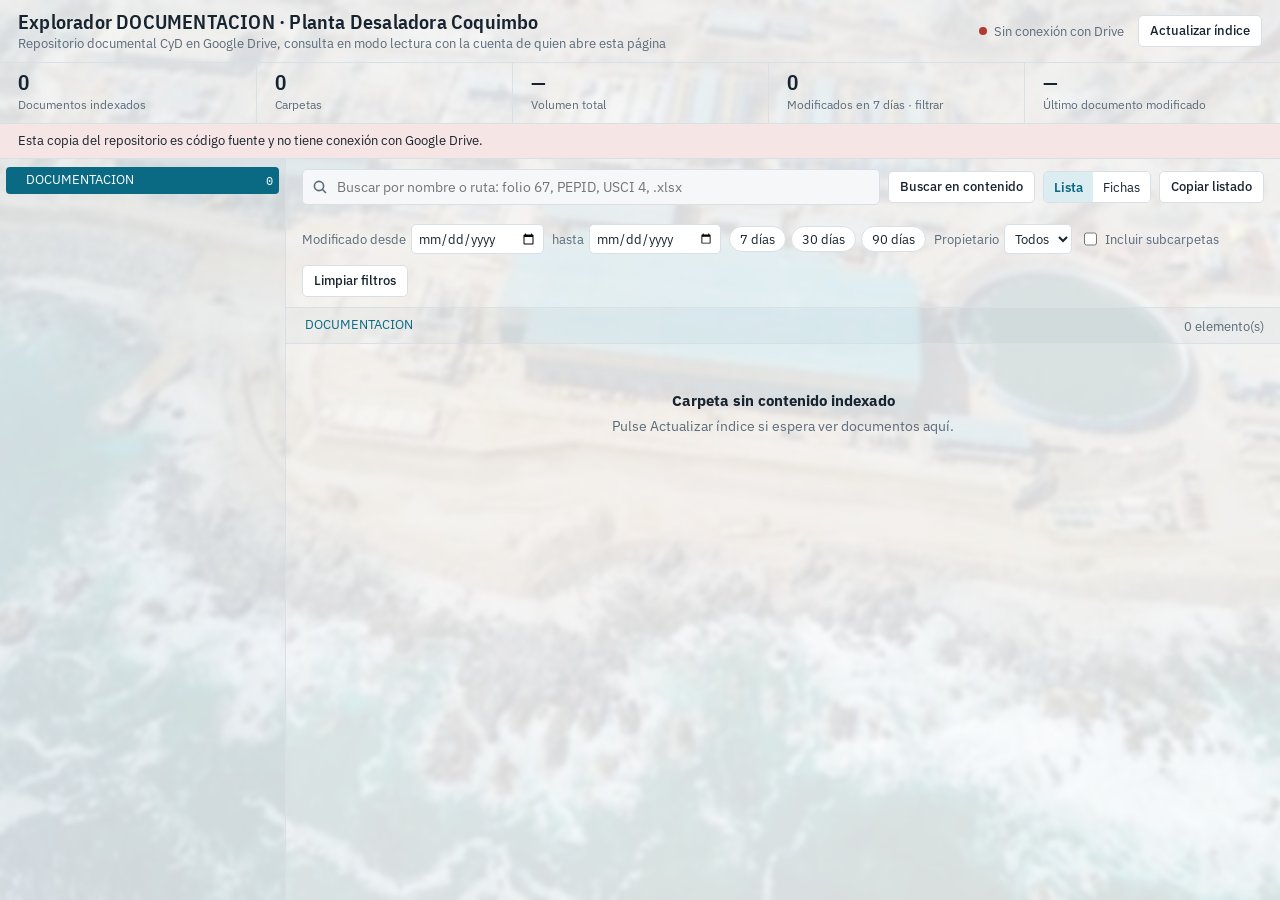
==== commit 5a26f964: "Agrega fondo fotográfico rotativo y retira el acceso a claude.ai Incorpora siete fotografías en rota" ====
--- a/explorador/index.html
+++ b/explorador/index.html
@@ -160,9 +160,23 @@
   #list{overflow:auto;max-height:none}
   .cHide{display:none}
 }
+/* Fotografías tenues en rotación detrás de los paneles translúcidos */
+.fondo{position:fixed;inset:0;z-index:0;pointer-events:none;overflow:hidden}
+.fondo i{position:absolute;inset:0;background-size:cover;background-position:center;opacity:0;transition:opacity 2.4s ease}
+.fondo i.on{opacity:.55}
+header,.kpis,#banner,main{position:relative;z-index:1}
+:root{--glass:color-mix(in srgb,var(--panel) 74%,transparent);--glass2:color-mix(in srgb,var(--sunk) 74%,transparent)}
+header,.tools,#list,#detail,.kpi{background:var(--glass)}
+#tree,.crumbs{background:var(--glass2)}
+.kpis{background:none;gap:0}
+.kpi+.kpi{border-left:1px solid var(--line)}
+button.kpi:hover,.kpi.on{background:color-mix(in srgb,var(--accent-soft) 80%,transparent)}
+@media (max-width:1040px){#detail{background:var(--panel)}}
+@media (prefers-reduced-motion:reduce){.fondo i{transition:none}}
 </style>
 </head>
 <body>
+<div class="fondo" aria-hidden="true"></div>
 <header>
   <div class="brand">
     <h1>Explorador DOCUMENTACION · Planta Desaladora Coquimbo</h1>
@@ -220,7 +234,7 @@
 const FOLDER="application/vnd.google-apps.folder";
 const STALE_MS=6*3600e3, PAGE=150;
 /* Nivel superior leído al publicar: permite orientarse mientras se conecta Drive. */
-const SEED=[]; /* Versión de repositorio público: identificadores de Drive excluidos. */
+const SEED=[]; /* Versión de repositorio: identificadores de Drive excluidos. */
 const TYPES=[["pdf","PDF","PDF","--t-pdf"],["xls","Excel","XLS","--t-xls"],["doc","Word","DOC","--t-doc"],["ppt","PowerPoint","PPT","--t-ppt"],["img","Imagen","IMG","--t-img"],["cad","CAD / BIM / GIS","CAD","--t-cad"],["mail","Correo","MSG","--t-mail"],["zip","Comprimido","ZIP","--t-zip"],["oth","Otros","OTR","--t-oth"]];
 const TY=Object.fromEntries(TYPES.map(t=>[t[0],t]));
 const EXT={pdf:"pdf",xlsx:"xls",xls:"xls",xlsm:"xls",csv:"xls",ods:"xls",docx:"doc",doc:"doc",odt:"doc",rtf:"doc",pptx:"ppt",ppt:"ppt",odp:"ppt",png:"img",jpg:"img",jpeg:"img",gif:"img",tif:"img",tiff:"img",bmp:"img",webp:"img",heic:"img",dwg:"cad",dxf:"cad",rvt:"cad",ifc:"cad",nwd:"cad",nwc:"cad",kmz:"cad",kml:"cad",shp:"cad",mpp:"cad",msg:"mail",eml:"mail",zip:"zip",rar:"zip","7z":"zip",tar:"zip",gz:"zip"};
@@ -281,15 +295,15 @@
   catch(e){if(e&&e.retryable&&!tries){await sleep((e.retryAfterMs||600)+Math.random()*700);return call(tool,input,1)}throw e}
 }
 const BLOCK={
-  needs_reauth:"La sesión de Google Drive venció. Reconecte Google Drive en claude.ai, Configuración, Conectores, y pulse Reintentar.",
-  server_not_connected:"Esta cuenta no tiene Google Drive conectado. Agréguelo en claude.ai, Configuración, Conectores, y pulse Reintentar.",
-  selection_required:"Hay más de una conexión de Google Drive. Elija una en el aviso de claude.ai y pulse Reintentar.",
+  needs_reauth:"La sesión de Google Drive venció. Reconecte Google Drive en Configuración, Conectores, y pulse Reintentar.",
+  server_not_connected:"Esta cuenta no tiene Google Drive conectado. Agréguelo en Configuración, Conectores, y pulse Reintentar.",
+  selection_required:"Hay más de una conexión de Google Drive. Elija una en el aviso de conexión y pulse Reintentar.",
   not_in_manifest:"El acceso a Google Drive no está permitido para esta página. Actívelo en el aviso de permisos de la página.",
   blocked_by_policy:"La política de la organización bloquea este acceso a Google Drive.",
   approval_required:"Falta su autorización para leer Google Drive. Pulse Reintentar y acepte el aviso.",
   consent_required:"Falta su autorización para leer Google Drive. Pulse Reintentar y acepte el aviso.",
-  not_granted:"Esta vista no puede usar conectores. Abra la página en claude.ai.",
-  capability_disabled:"Esta vista no puede usar conectores. Abra la página en claude.ai."
+  not_granted:"Esta vista no tiene conexión con Google Drive.",
+  capability_disabled:"Esta vista no tiene conexión con Google Drive."
 };
 async function listFolder(id,seen,enqueue){
   let token,guard=0;
@@ -534,7 +548,7 @@
 $("q").addEventListener("keydown",e=>{if(e.key==="Enter"){e.preventDefault();S.q=e.target.value.trim();render()}});
 $("clearq").onclick=()=>{$("q").value="";S.q="";S.hits=null;snippet=new Map();banner("");render();$("q").focus()};
 $("ctSearch").onclick=()=>{S.q=$("q").value.trim();contentSearch()};
-$("refresh").onclick=()=>{if(mcp)crawl();else toast("Abra esta página en claude.ai con Google Drive conectado")};
+$("refresh").onclick=()=>{if(mcp)crawl();else toast("Esta vista no tiene conexión con Google Drive")};
 $("vList").onclick=()=>{S.view="list";render()};$("vCards").onclick=()=>{S.view="cards";render()};
 $("from").onchange=e=>{S.from=e.target.value;S.limit=PAGE;render()};
 $("to").onchange=e=>{S.to=e.target.value;S.limit=PAGE;render()};
@@ -551,13 +565,18 @@
   if(e.key==="Escape"&&S.sel){S.sel=null;render()}
 });
 
+(function(){var b=document.querySelector(".fondo");if(!b)return;var n=7,e=[],c=0,i;
+for(i=1;i<=n;i++){var d=document.createElement("i");d.style.backgroundImage='url("fondos/'+i+'.jpg")';b.appendChild(d);e.push(d)}
+e[0].className="on";
+if(window.matchMedia&&matchMedia("(prefers-reduced-motion: reduce)").matches)return;
+setInterval(function(){e[c].className="";c=(c+1)%n;e[c].className="on"},14000)})();
 /* ---------- Arranque ---------- */
 (async function(){
   fromSeed();rebuild();render();setStatus("busy","Conectando con Google Drive");
   const snap=await loadSnap();
   if(snap&&snap.items&&snap.items.length){items.clear();for(const x of snap.items)items.set(x.id,x);indexedAt=snap.at;rebuild();render();setStatus("ok","Índice al "+fmtDT(indexedAt))}
   try{mcp=window.claude?await window.claude.use("mcp"):null}catch(e){mcp=null}
-  if(!mcp){setStatus("err","Sin conexión con Drive");banner("Este explorador consulta Google Drive mediante el conector de claude.ai. Esta copia del repositorio es código fuente y no contiene datos.",true,"Abrir en claude.ai",()=>{location.href="https://claude.ai/artifact/MFFk47NGSvPQMffjYbyyE7"});return}
+  if(!mcp){setStatus("err","Sin conexión con Drive");banner("Esta copia del repositorio es código fuente y no tiene conexión con Google Drive.",true);return}
   if(!indexedAt||Date.now()-indexedAt>STALE_MS)crawl();
 })();
 </script>
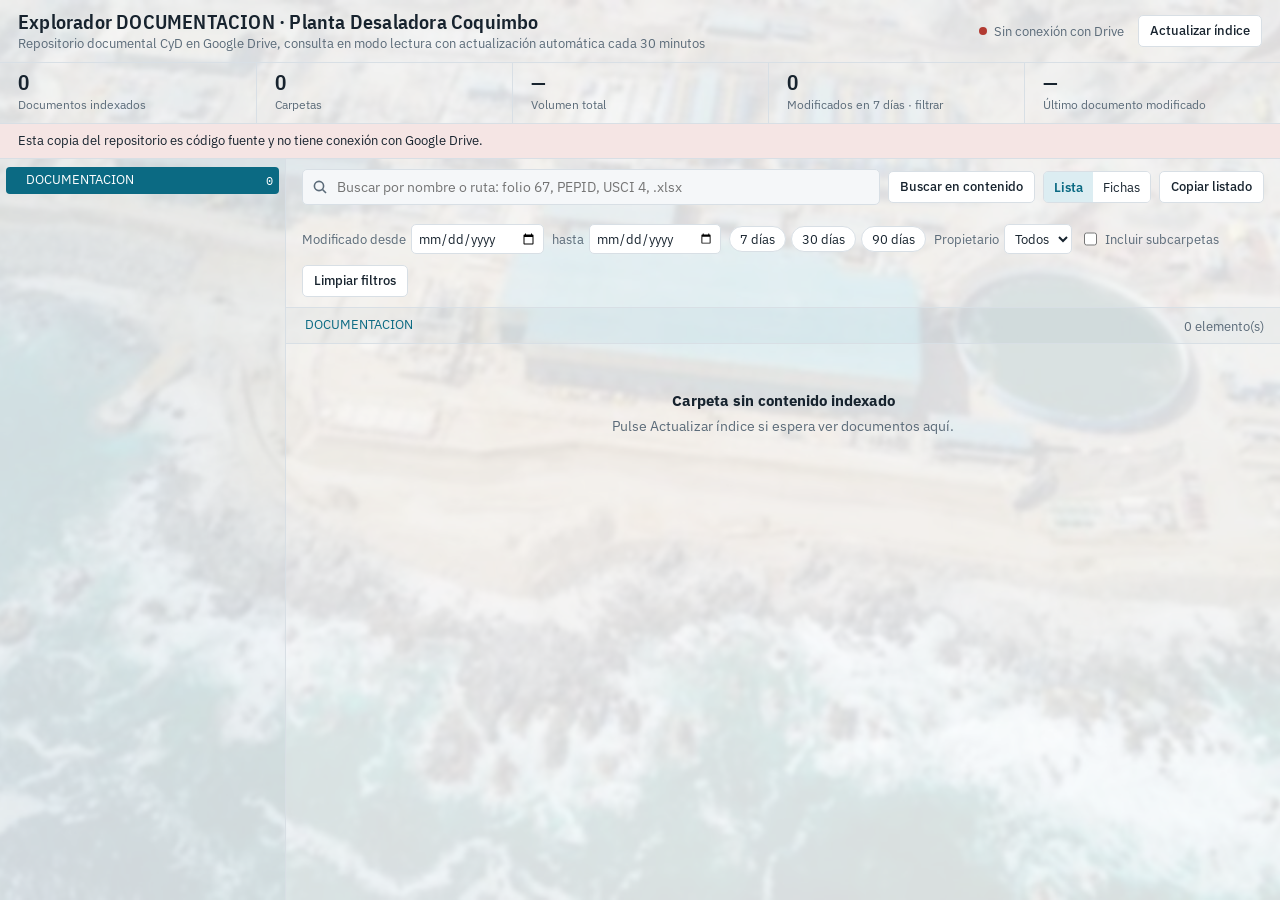
==== commit 5dbac5a0: "Agrega modo documentación y fecha de última actualización Incorpora el botón hacia la carpeta DOCUME" ====
--- a/explorador/index.html
+++ b/explorador/index.html
@@ -180,7 +180,7 @@
 <header>
   <div class="brand">
     <h1>Explorador DOCUMENTACION · Planta Desaladora Coquimbo</h1>
-    <p>Repositorio documental CyD en Google Drive, consulta en modo lectura con la cuenta de quien abre esta página</p>
+    <p>Repositorio documental CyD en Google Drive, consulta en modo lectura con actualización automática cada 30 minutos</p>
   </div>
   <span id="status" class="status"><span class="dot"></span><span id="statusT">Iniciando</span></span>
   <button id="refresh" class="btn" type="button">Actualizar índice</button>
@@ -232,7 +232,7 @@
 const ROOT="__ID_CARPETA_DRIVE__", ROOT_NAME="DOCUMENTACION", SERVER="Google Drive";
 const WIN_ROOT="G:\\.shortcut-targets-by-id\\"+ROOT+"\\"+ROOT_NAME;
 const FOLDER="application/vnd.google-apps.folder";
-const STALE_MS=6*3600e3, PAGE=150;
+const AUTO_MS=30*60e3, PAGE=150;
 /* Nivel superior leído al publicar: permite orientarse mientras se conecta Drive. */
 const SEED=[]; /* Versión de repositorio: identificadores de Drive excluidos. */
 const TYPES=[["pdf","PDF","PDF","--t-pdf"],["xls","Excel","XLS","--t-xls"],["doc","Word","DOC","--t-doc"],["ppt","PowerPoint","PPT","--t-ppt"],["img","Imagen","IMG","--t-img"],["cad","CAD / BIM / GIS","CAD","--t-cad"],["mail","Correo","MSG","--t-mail"],["zip","Comprimido","ZIP","--t-zip"],["oth","Otros","OTR","--t-oth"]];
@@ -315,10 +315,10 @@
     token=p.nextPageToken;
   }while(token&&++guard<300);
 }
-let done=0,total=1;
+let done=0,total=1,lastTry=0;
 async function crawl(){
   if(crawling||!mcp)return;
-  crawling=true; failed=[]; done=0; total=1; banner("");
+  crawling=true; lastTry=Date.now(); failed=[]; done=0; total=1; banner("");
   setStatus("busy","Indexando carpetas"); $("refresh").disabled=true;
   const seen=new Set(), q=[]; let active=0, fatal=null, last=0;
   const enqueue=id=>{q.push(id);total++};
@@ -342,7 +342,7 @@
     indexedAt=Date.now();
     for(const it of items.values())delete it._h;
     rebuild();render();saveSnap();
-    setStatus(failed.length?"err":"ok",(failed.length?"Índice parcial · ":"Índice al ")+fmtDT(indexedAt));
+    setStatus(failed.length?"err":"ok",(failed.length?"Última actualización parcial: ":"Última actualización: ")+fmtDT(indexedAt));
     if(failed.length)banner(failed.length+" carpeta(s) no respondieron y su contenido puede estar incompleto.",true,"Reintentar",crawl);
   }else{
     rebuild();render();setStatus("err","Drive no respondió");
@@ -574,10 +574,11 @@
 (async function(){
   fromSeed();rebuild();render();setStatus("busy","Conectando con Google Drive");
   const snap=await loadSnap();
-  if(snap&&snap.items&&snap.items.length){items.clear();for(const x of snap.items)items.set(x.id,x);indexedAt=snap.at;rebuild();render();setStatus("ok","Índice al "+fmtDT(indexedAt))}
+  if(snap&&snap.items&&snap.items.length){items.clear();for(const x of snap.items)items.set(x.id,x);indexedAt=snap.at;rebuild();render();setStatus("ok","Última actualización: "+fmtDT(indexedAt))}
   try{mcp=window.claude?await window.claude.use("mcp"):null}catch(e){mcp=null}
   if(!mcp){setStatus("err","Sin conexión con Drive");banner("Esta copia del repositorio es código fuente y no tiene conexión con Google Drive.",true);return}
-  if(!indexedAt||Date.now()-indexedAt>STALE_MS)crawl();
+  if(!indexedAt||Date.now()-indexedAt>AUTO_MS)crawl();
+  setInterval(()=>{if(!crawling&&document.visibilityState==="visible"&&Date.now()-Math.max(lastTry,indexedAt||0)>=AUTO_MS)crawl()},60000);
 })();
 </script>
 </body>
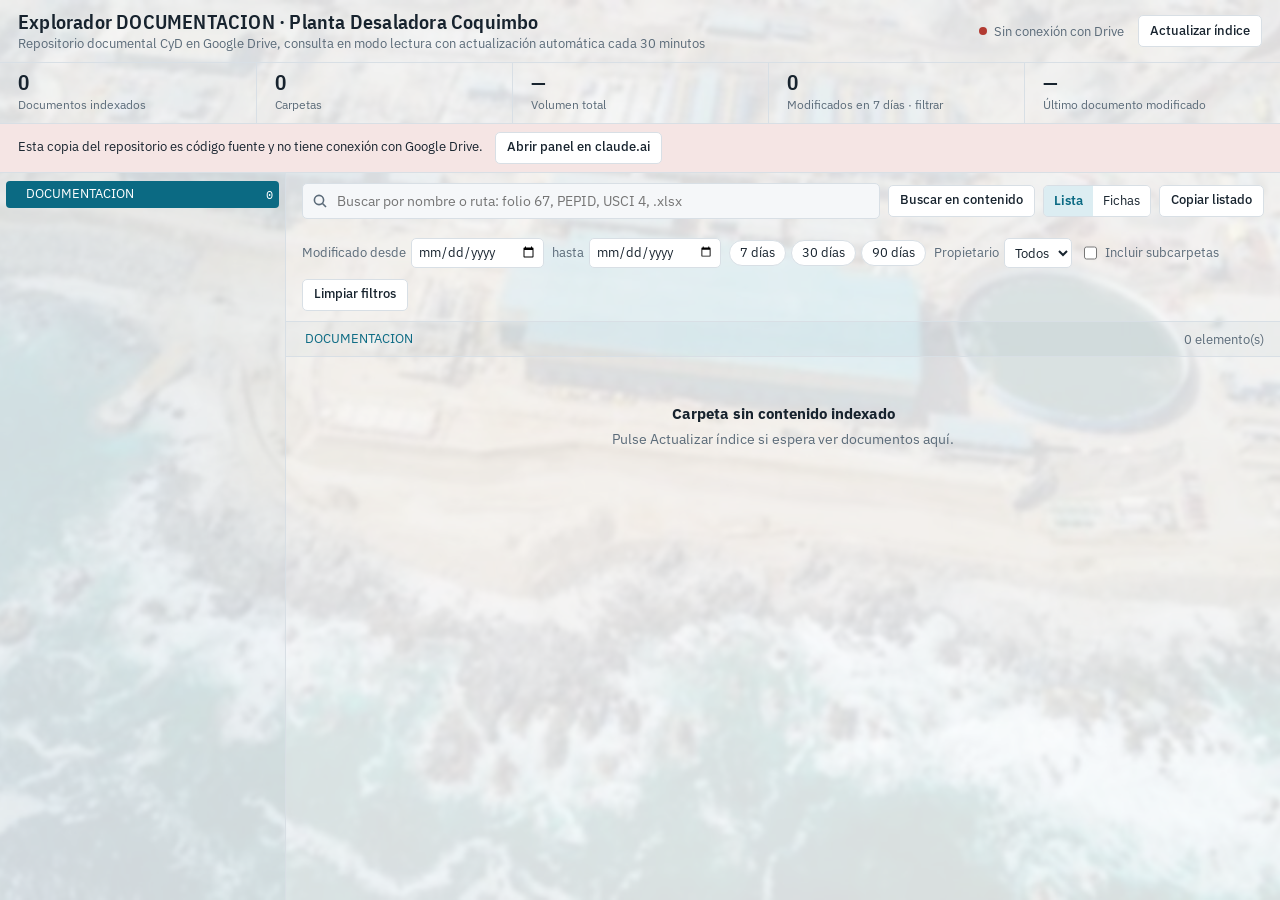
==== commit 469af9d9: "Restablece el panel documental en claude.ai El botón Modo documentación vuelve a abrir el panel con " ====
--- a/explorador/index.html
+++ b/explorador/index.html
@@ -576,7 +576,7 @@
   const snap=await loadSnap();
   if(snap&&snap.items&&snap.items.length){items.clear();for(const x of snap.items)items.set(x.id,x);indexedAt=snap.at;rebuild();render();setStatus("ok","Última actualización: "+fmtDT(indexedAt))}
   try{mcp=window.claude?await window.claude.use("mcp"):null}catch(e){mcp=null}
-  if(!mcp){setStatus("err","Sin conexión con Drive");banner("Esta copia del repositorio es código fuente y no tiene conexión con Google Drive.",true);return}
+  if(!mcp){setStatus("err","Sin conexión con Drive");banner("Esta copia del repositorio es código fuente y no tiene conexión con Google Drive.",true,"Abrir panel en claude.ai",()=>{location.href="https://claude.ai/artifact/MFFk47NGSvPQMffjYbyyE7"});return}
   if(!indexedAt||Date.now()-indexedAt>AUTO_MS)crawl();
   setInterval(()=>{if(!crawling&&document.visibilityState==="visible"&&Date.now()-Math.max(lastTry,indexedAt||0)>=AUTO_MS)crawl()},60000);
 })();
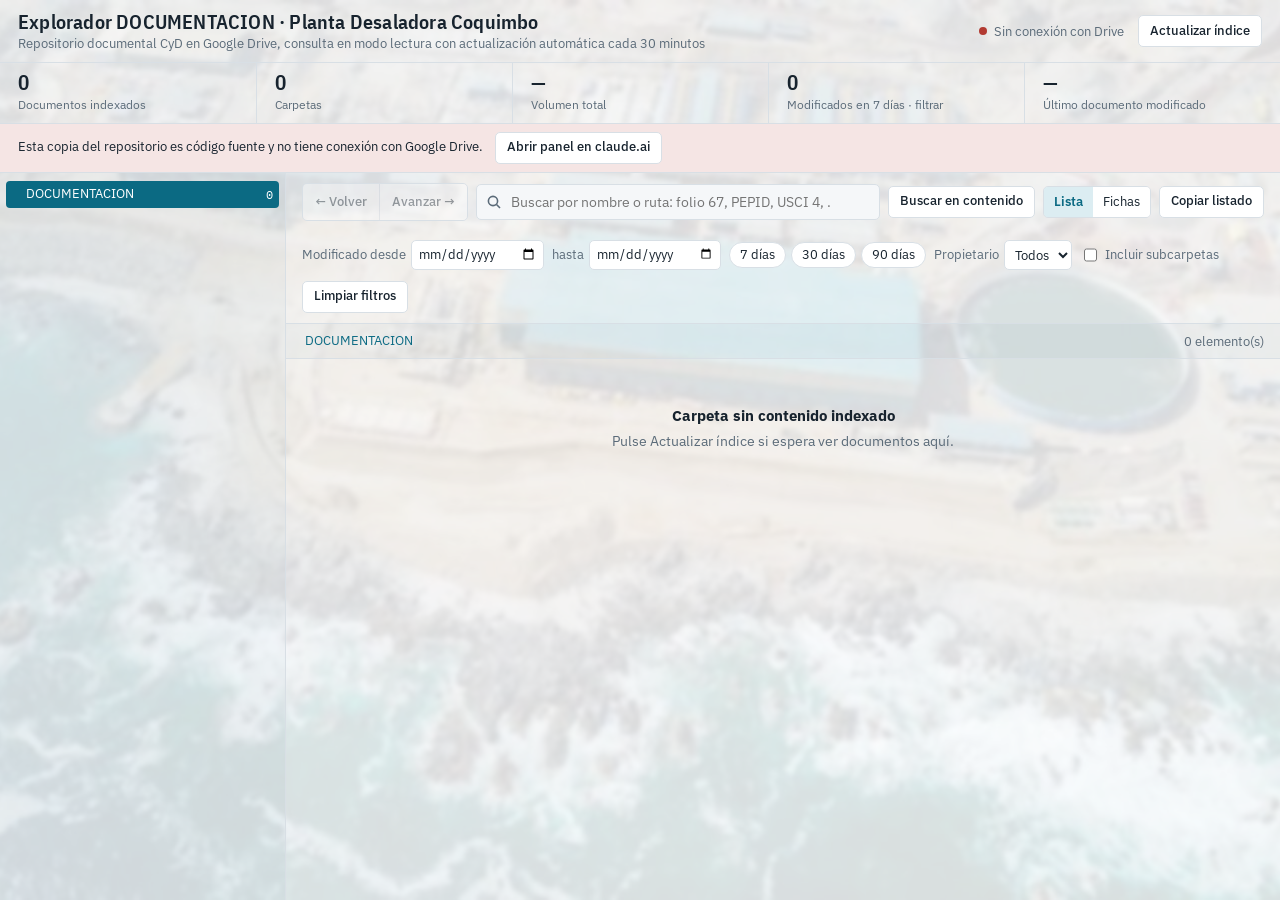
==== commit 53f93984: "Agrega historial de consulta y efectos visuales Elimina la sección Tiempo de respuesta de la Inspecc" ====
--- a/explorador/index.html
+++ b/explorador/index.html
@@ -172,7 +172,38 @@
 .kpi+.kpi{border-left:1px solid var(--line)}
 button.kpi:hover,.kpi.on{background:color-mix(in srgb,var(--accent-soft) 80%,transparent)}
 @media (max-width:1040px){#detail{background:var(--panel)}}
-@media (prefers-reduced-motion:reduce){.fondo i{transition:none}}
+/* Efectos visuales */
+.fondo i{animation:kb 42s ease-in-out infinite alternate;will-change:transform}
+@keyframes kb{from{transform:scale(1) translate3d(0,0,0)}to{transform:scale(1.1) translate3d(-1.5%,-1%,0)}}
+#prog{position:absolute;left:0;right:0;bottom:-1px;height:3px;opacity:0;transition:opacity .3s;overflow:hidden}
+#prog.on{opacity:1}
+#prog i{display:block;height:100%;width:0;transition:width .4s ease;background:linear-gradient(90deg,var(--accent),var(--ok),var(--accent));background-size:200% 100%;animation:flujo 1.3s linear infinite}
+@keyframes flujo{to{background-position:-200% 0}}
+.btn,.chip,.seg button,.card,.tn,.kpi{transition:transform .16s ease,box-shadow .16s ease,background-color .16s ease,border-color .16s ease,color .16s ease}
+.btn:not(:disabled):hover,.chip:hover{transform:translateY(-1px);box-shadow:0 4px 12px color-mix(in srgb,var(--accent) 24%,transparent)}
+.btn:not(:disabled):active,.chip:active,.seg button:active{transform:scale(.95)}
+.tn:hover{transform:translateX(3px)}
+.kpi:hover{box-shadow:inset 0 -2px var(--accent)}
+.search input{transition:box-shadow .2s,border-color .2s}
+.search input:focus{border-color:var(--accent);box-shadow:0 0 0 4px color-mix(in srgb,var(--accent) 20%,transparent)}
+tr.row{transition:background-color .15s,box-shadow .15s}
+tr.row:hover{box-shadow:inset 3px 0 var(--accent)}
+tr.row.sel{box-shadow:inset 3px 0 var(--accent)}
+.ty{transition:transform .16s}
+tr.row:hover .ty,.card:hover .ty{transform:scale(1.12)}
+.card:hover{transform:translateY(-3px);box-shadow:0 10px 22px color-mix(in srgb,var(--ink) 18%,transparent)}
+.in{animation:entra .34s cubic-bezier(.2,.7,.3,1) both;animation-delay:calc(var(--i)*16ms)}
+@keyframes entra{from{opacity:0;transform:translateY(9px)}}
+.dbody{animation:ficha .28s cubic-bezier(.2,.7,.3,1) both}
+@keyframes ficha{from{opacity:0;transform:translateX(26px)}}
+.pulse b{animation:pulso .7s ease}
+@keyframes pulso{40%{transform:scale(1.14);color:var(--accent)}}
+.kpi b{transform-origin:left center}
+.nav button{display:inline-flex;align-items:center;gap:4px;height:36px;padding:0 12px;font-weight:500}
+.nav button:disabled{opacity:.4;cursor:default}
+.nav button:not(:disabled):hover{color:var(--accent);background:var(--accent-soft)}
+.nav button+button{border-left:1px solid var(--line)}
+@media (prefers-reduced-motion:reduce){.fondo i,#prog i,.in,.dbody,.pulse b{animation:none}.fondo i{transition:none}.btn,.chip,.seg button,.card,.tn,.kpi,.ty,tr.row{transition:none;transform:none!important}}
 </style>
 </head>
 <body>
@@ -184,6 +215,7 @@
   </div>
   <span id="status" class="status"><span class="dot"></span><span id="statusT">Iniciando</span></span>
   <button id="refresh" class="btn" type="button">Actualizar índice</button>
+  <div id="prog" aria-hidden="true"><i></i></div>
 </header>
 
 <section class="kpis" id="kpis" aria-label="Resumen del repositorio"></section>
@@ -195,6 +227,9 @@
     <div class="tools">
       <div class="r">
         <button id="menuTree" class="btn" type="button">Carpetas</button>
+        <div class="seg nav" role="group" aria-label="Historial de consulta">
+          <button id="navB" type="button" disabled title="Volver a la consulta anterior (Alt + ←)">← Volver</button><button id="navF" type="button" disabled title="Avanzar a la consulta siguiente (Alt + →)">Avanzar →</button>
+        </div>
         <div class="search">
           <svg width="16" height="16" viewBox="0 0 16 16" fill="none" stroke="currentColor" stroke-width="1.6" aria-hidden="true"><circle cx="7" cy="7" r="4.6"/><path d="M10.5 10.5 14 14"/></svg>
           <input id="q" type="search" autocomplete="off" placeholder="Buscar por nombre o ruta: folio 67, PEPID, USCI 4, .xlsx" aria-label="Buscar por nombre o ruta">
@@ -316,13 +351,14 @@
   }while(token&&++guard<300);
 }
 let done=0,total=1,lastTry=0;
+function prog(x){const p=$("prog");p.classList.toggle("on",x>=0);if(x>=0)p.firstChild.style.width=Math.max(2,x*100)+"%"}
 async function crawl(){
   if(crawling||!mcp)return;
-  crawling=true; lastTry=Date.now(); failed=[]; done=0; total=1; banner("");
+  crawling=true; prog(.02); lastTry=Date.now(); failed=[]; done=0; total=1; banner("");
   setStatus("busy","Indexando carpetas"); $("refresh").disabled=true;
   const seen=new Set(), q=[]; let active=0, fatal=null, last=0;
   const enqueue=id=>{q.push(id);total++};
-  const tick=()=>{const n=Date.now();setStatus("busy","Indexando "+fmtN(done)+" de "+fmtN(total)+" carpetas");if(n-last>700){last=n;rebuild();render()}};
+  const tick=()=>{const n=Date.now();prog(done/total);setStatus("busy","Indexando "+fmtN(done)+" de "+fmtN(total)+" carpetas");if(n-last>700){last=n;rebuild();render()}};
   const one=async id=>{
     try{await listFolder(id,seen,enqueue)}
     catch(e){if(e&&BLOCK[e.code])fatal=e;else failed.push(id)}
@@ -331,7 +367,7 @@
   await one(ROOT);
   const worker=async()=>{for(;;){if(fatal)return;const id=q.shift();if(id===undefined){if(!active)return;await sleep(60);continue}active++;await one(id);active--}};
   if(!fatal&&!failed.includes(ROOT))await Promise.all([worker(),worker(),worker(),worker()]);
-  crawling=false; $("refresh").disabled=false;
+  crawling=false; prog(-1); $("refresh").disabled=false;
   if(fatal){
     if(["needs_reauth","server_not_connected","blocked_by_policy","not_in_manifest"].includes(fatal.code)){if(!indexedAt){items.clear();fromSeed()}}
     rebuild();render();setStatus("err","Sin conexión con Drive");
@@ -348,6 +384,10 @@
     rebuild();render();setStatus("err","Drive no respondió");
     banner("Google Drive no respondió. Se mantiene la última información disponible.",true,"Reintentar",crawl);
   }
+}
+function hitsBanner(){
+  if(!S.hits){banner("");return}
+  banner(fmtN(S.hits.size)+" documento(s) contienen «"+S.hitsQ+"» en su texto."+(S.hitsCut?" La consulta alcanzó su límite: precise el término para asegurar un resultado completo.":""),false,"Volver a búsqueda por nombre",()=>{S.hits=null;snippet=new Map();banner("");render()});
 }
 async function contentSearch(){
   const terms=S.q.trim().split(/\s+/).filter(Boolean);
@@ -368,8 +408,7 @@
       token=p.nextPageToken;
     }while(token&&++g<30);
     const cut=!!token;
-    rebuild();S.hits=hits;S.hitsQ=S.q;S.limit=PAGE;render();
-    banner(fmtN(hits.size)+" documento(s) contienen «"+S.q+"» en su texto."+(cut?" La consulta alcanzó su límite: precise el término para asegurar un resultado completo.":""),false,"Volver a búsqueda por nombre",()=>{S.hits=null;snippet=new Map();banner("");render()});
+    rebuild();S.hits=hits;S.hitsQ=S.q;S.hitsCut=cut;S.limit=PAGE;hitsBanner();render();
   }catch(e){
     banner(e&&BLOCK[e.code]?BLOCK[e.code]:"La búsqueda en contenido no respondió. Intente nuevamente.",true);
   }finally{b.disabled=false;b.textContent="Buscar en contenido"}
@@ -413,6 +452,30 @@
   });
 }
 
+/* ---------- Historial de consulta: volver y avanzar ---------- */
+const H={list:[],pos:-1,lock:false};
+let typing=null;
+function snap(){return{cur:S.cur,q:S.q,types:[...S.types].sort(),owner:S.owner,from:S.from,to:S.to,flat:S.flat,recent:S.recent,sel:S.sel,hits:S.hits?[...S.hits]:null,hitsQ:S.hitsQ,cut:!!S.hitsCut,snip:S.hits?[...snippet]:[]}}
+function navUI(){$("navB").disabled=H.pos<=0;$("navF").disabled=H.pos>=H.list.length-1}
+function mark(){
+  if(H.lock)return;
+  const o=snap(),k=JSON.stringify({...o,snip:0});
+  if(H.pos>=0&&H.list[H.pos].k===k)return;
+  H.list.splice(H.pos+1);H.list.push({o,k});
+  if(H.list.length>200)H.list.shift();
+  H.pos=H.list.length-1;navUI();
+}
+function nav(d){
+  if(typing){clearTimeout(typing);typing=null;mark()}
+  const p=H.pos+d;if(p<0||p>=H.list.length)return;
+  H.pos=p;const o=H.list[p].o;H.lock=true;
+  Object.assign(S,{cur:o.cur,q:o.q,owner:o.owner,from:o.from,to:o.to,flat:o.flat,recent:o.recent,sel:o.sel,hitsQ:o.hitsQ,hitsCut:o.cut,limit:PAGE});
+  S.types=new Set(o.types);S.hits=o.hits?new Set(o.hits):null;snippet=new Map(o.snip);
+  $("q").value=o.q;$("from").value=o.from;$("to").value=o.to;$("flat").checked=o.flat;
+  for(const x of pathOf(o.cur))S.open.add(x.id);S.open.add(o.cur);
+  hitsBanner();render();$("list").scrollTop=0;H.lock=false;navUI();
+}
+
 /* ---------- Render ---------- */
 function setStatus(c,t){$("status").className="status "+c;$("statusT").textContent=t}
 function banner(msg,err,label,fn){
@@ -436,6 +499,9 @@
    '<div class="kpi"><b>'+fmtS(st.size)+'</b><span>Volumen total</span></div>'+
    '<button type="button" id="kNew" class="kpi'+(S.recent?" on":"")+'"><b>'+fmtN(nw)+'</b><span>Modificados en 7 días · filtrar</span></button>'+
    '<div class="kpi"><b>'+(last?fmtD(last.md):"—")+'</b><span>Último documento modificado</span></div>';
+  const vals=[...document.querySelectorAll("#kpis b")].map(b=>b.textContent);
+  if(kpiPrev.length)vals.forEach((v,i)=>{if(v!==kpiPrev[i])$("kpis").children[i].classList.add("pulse")});
+  kpiPrev=vals;
   $("kNew").onclick=()=>{S.recent=!S.recent;S.limit=PAGE;S.cur=ROOT;render()};
 }
 function renderTree(){
@@ -466,7 +532,9 @@
     '<span class="sum">'+fmtN(n)+(filtering||S.flat?" resultado(s), incluye subcarpetas":" elemento(s)")+"</span>";
 }
 const th=(k,l,cls)=>'<th'+(cls?' class="'+cls+'"':"")+' aria-sort="'+(S.sort===k?(S.dir>0?"ascending":"descending"):"none")+'"><button type="button" data-s="'+k+'">'+l+(S.sort===k?(S.dir>0?" ↑":" ↓"):"")+"</button></th>";
+let listKey="",kpiPrev=[];
 function renderList(){
+  const k=[S.cur,S.q,[...S.types],S.owner,S.from,S.to,S.flat,S.recent,S.hitsQ,!!S.hits,S.view].join("|"),anim=k!==listKey;listKey=k;
   const{a,filtering}=apply();
   shown=sorted(a);
   renderCrumbs(shown.length,filtering);
@@ -486,6 +554,7 @@
   }
   if(shown.length>S.limit)h+='<div class="more"><button type="button" id="more" class="btn">Mostrar '+Math.min(PAGE,shown.length-S.limit)+" más de "+fmtN(shown.length-S.limit)+" restantes</button></div>";
   box.innerHTML=h;
+  if(anim)[...box.querySelectorAll("tr.row,.card")].slice(0,26).forEach((el,i)=>{el.style.setProperty("--i",i);el.classList.add("in")});
   const m=$("more");if(m)m.onclick=()=>{S.limit+=PAGE;renderList()};
 }
 function winPath(it){const p=pathOf(it.id).filter(x=>x.id!==ROOT).map(x=>x.t);return[WIN_ROOT,...p].join("\\")}
@@ -527,6 +596,7 @@
 function render(){
   renderKpis();renderTree();renderFacets();renderList();renderDetail();
   $("clearq").style.display=S.q?"block":"none";
+  if(!typing)mark();
   $("vList").classList.toggle("on",S.view==="list");$("vCards").classList.toggle("on",S.view==="cards");
   document.querySelectorAll("#datePre .chip").forEach(c=>{const d=new Date(Date.now()-c.dataset.d*864e5).toISOString().slice(0,10);c.classList.toggle("on",S.from===d&&!S.to)});
 }
@@ -541,11 +611,11 @@
   if(t.dataset.s){if(S.sort===t.dataset.s)S.dir=-S.dir;else{S.sort=t.dataset.s;S.dir=t.dataset.s==="name"?1:-1}renderList();return}
   if(t.dataset.t){S.types.has(t.dataset.t)?S.types.delete(t.dataset.t):S.types.add(t.dataset.t);S.limit=PAGE;render();return}
   if(t.dataset.d){const d=new Date(Date.now()-t.dataset.d*864e5).toISOString().slice(0,10);if(S.from===d&&!S.to){S.from=""}else{S.from=d;S.to=""}$("from").value=S.from;$("to").value=S.to;S.limit=PAGE;render();return}
-  if(t.dataset.id){const it=items.get(t.dataset.id);if(it&&it.m===FOLDER&&!e.target.closest(".x")){go(it.id);return}S.sel=t.dataset.id;renderList();renderDetail();}
+  if(t.dataset.id){const it=items.get(t.dataset.id);if(it&&it.m===FOLDER&&!e.target.closest(".x")){go(it.id);return}S.sel=t.dataset.id;renderList();renderDetail();mark();}
 });
 let deb;
-$("q").addEventListener("input",e=>{clearTimeout(deb);deb=setTimeout(()=>{S.q=e.target.value.trim();S.limit=PAGE;if(S.hits&&S.q!==S.hitsQ){S.hits=null;snippet=new Map();banner("")}render()},130)});
-$("q").addEventListener("keydown",e=>{if(e.key==="Enter"){e.preventDefault();S.q=e.target.value.trim();render()}});
+$("q").addEventListener("input",e=>{clearTimeout(deb);deb=setTimeout(()=>{S.q=e.target.value.trim();S.limit=PAGE;if(S.hits&&S.q!==S.hitsQ){S.hits=null;snippet=new Map();banner("")}clearTimeout(typing);typing=setTimeout(()=>{typing=null;mark()},800);render()},130)});
+$("q").addEventListener("keydown",e=>{if(e.key==="Enter"){e.preventDefault();clearTimeout(deb);clearTimeout(typing);typing=null;S.q=e.target.value.trim();render()}});
 $("clearq").onclick=()=>{$("q").value="";S.q="";S.hits=null;snippet=new Map();banner("");render();$("q").focus()};
 $("ctSearch").onclick=()=>{S.q=$("q").value.trim();contentSearch()};
 $("refresh").onclick=()=>{if(mcp)crawl();else toast("Esta vista no tiene conexión con Google Drive")};
@@ -554,6 +624,7 @@
 $("to").onchange=e=>{S.to=e.target.value;S.limit=PAGE;render()};
 $("owner").onchange=e=>{S.owner=e.target.value;S.limit=PAGE;render()};
 $("flat").onchange=e=>{S.flat=e.target.checked;S.limit=PAGE;render()};
+$("navB").onclick=()=>nav(-1);$("navF").onclick=()=>nav(1);
 $("menuTree").onclick=()=>$("tree").classList.toggle("open");
 $("clearAll").onclick=()=>{Object.assign(S,{q:"",owner:"",from:"",to:"",recent:false,flat:false,hits:null,limit:PAGE});S.types.clear();snippet=new Map();$("q").value="";$("from").value="";$("to").value="";$("flat").checked=false;banner("");render()};
 $("copyTsv").onclick=()=>{
@@ -563,6 +634,7 @@
 document.addEventListener("keydown",e=>{
   if(e.key==="/"&&!/INPUT|SELECT|TEXTAREA/.test(document.activeElement.tagName)){e.preventDefault();$("q").focus()}
   if(e.key==="Escape"&&S.sel){S.sel=null;render()}
+  if(e.altKey&&(e.key==="ArrowLeft"||e.key==="ArrowRight")){e.preventDefault();nav(e.key==="ArrowLeft"?-1:1)}
 });
 
 (function(){var b=document.querySelector(".fondo");if(!b)return;var n=7,e=[],c=0,i;
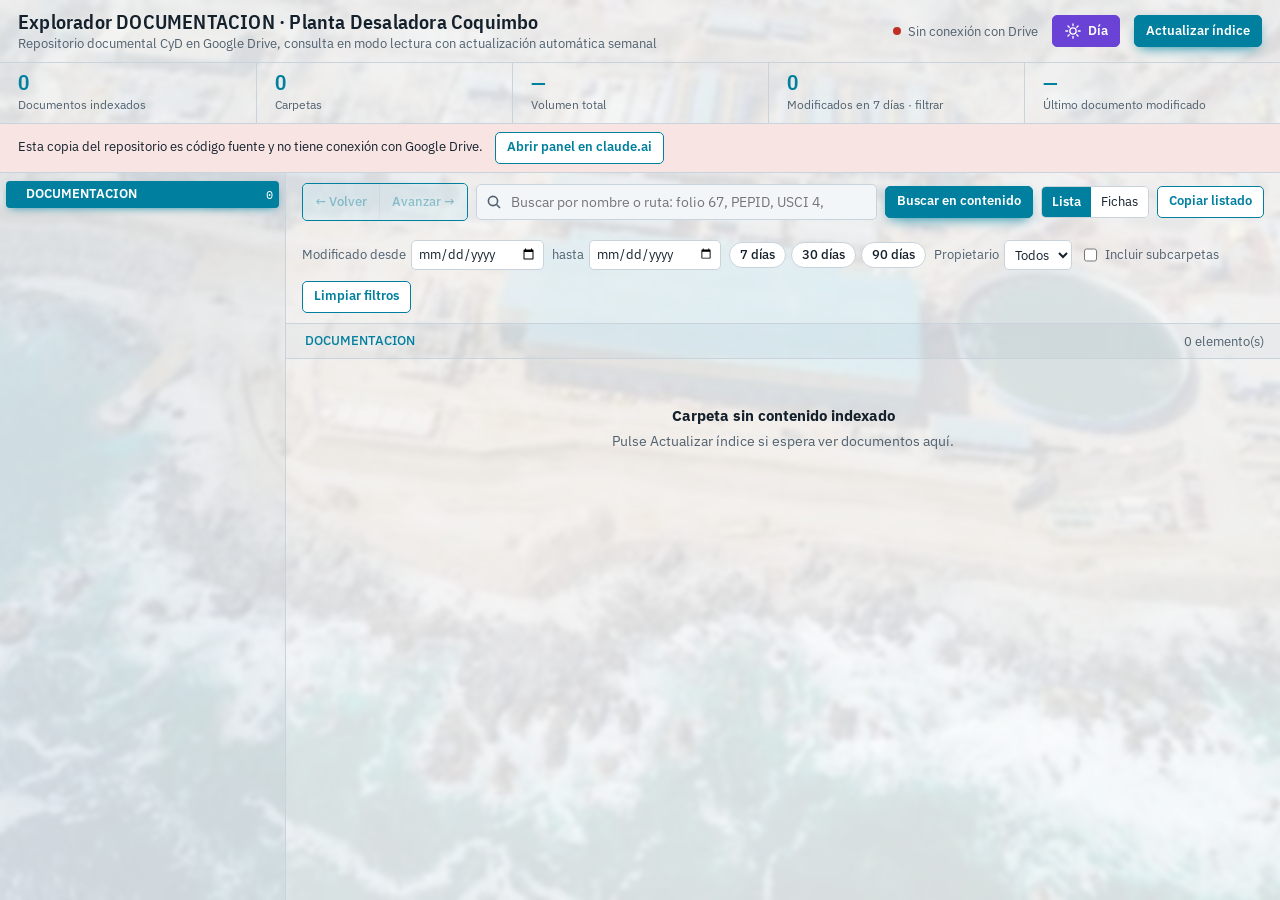
==== commit 4138e83b: "Agrega modos Día, Noche y Luna y actualización semanal Incorpora un botón con tres modos de visualiz" ====
--- a/explorador/index.html
+++ b/explorador/index.html
@@ -7,6 +7,18 @@
 <link rel="preconnect" href="https://fonts.googleapis.com">
 <link rel="preconnect" href="https://fonts.gstatic.com" crossorigin>
 <link href="https://fonts.googleapis.com/css2?family=IBM+Plex+Mono:wght@400;500&family=IBM+Plex+Sans+Condensed:wght@500;600&family=IBM+Plex+Sans:wght@400;500;600&display=swap" rel="stylesheet">
+<script>
+(function(){var K="modo-visor-cyd",M=["dia","noche","luna"],L={dia:"Día",noche:"Noche",luna:"Luna"},
+I={dia:'<circle cx="12" cy="12" r="4.2"/><path d="M12 2.5v2.4M12 19.1v2.4M2.5 12h2.4M19.1 12h2.4M5.3 5.3 7 7M17 17l1.7 1.7M5.3 18.7 7 17M17 7l1.7-1.7"/>',
+noche:'<path d="M12 3.5l1.9 4.9 5.1.4-3.9 3.3 1.2 5-4.3-2.7-4.3 2.7 1.2-5L5 8.8l5.1-.4z"/><path d="M19.5 16.5v3M18 18h3"/>',
+luna:'<path d="M20 14.5A8.5 8.5 0 1 1 9.5 4a7 7 0 0 0 10.5 10.5z"/><path d="M17 4.5v3M15.5 6h3"/>'},r=document.documentElement,m;
+try{m=localStorage.getItem(K)}catch(e){}
+if(M.indexOf(m)<0)m=(window.matchMedia&&matchMedia("(prefers-color-scheme: light)").matches)?"dia":"noche";
+r.setAttribute("data-modo",m);
+function pinta(b){b.innerHTML='<svg viewBox="0 0 24 24" width="18" height="18" fill="none" stroke="currentColor" stroke-width="1.8" stroke-linecap="round" stroke-linejoin="round" aria-hidden="true">'+I[m]+'</svg>'+L[m];b.title="Modo de visualización: "+L[m]+". Pulse para cambiar a "+L[M[(M.indexOf(m)+1)%3]];b.setAttribute("aria-label",b.title)}
+function ini(){var b=document.getElementById("btn-modo");if(!b)return;pinta(b);b.addEventListener("click",function(){m=M[(M.indexOf(m)+1)%3];r.classList.add("cambio");r.setAttribute("data-modo",m);try{localStorage.setItem(K,m)}catch(e){}pinta(b);setTimeout(function(){r.classList.remove("cambio")},500)})}
+if(document.readyState==="loading")document.addEventListener("DOMContentLoaded",ini);else ini()})();
+</script>
 <style>
 /* Disposición: consola de control documental. Árbol de series a la izquierda, registro al centro, ficha a la derecha. */
 :root{
@@ -172,6 +184,29 @@
 .kpi+.kpi{border-left:1px solid var(--line)}
 button.kpi:hover,.kpi.on{background:color-mix(in srgb,var(--accent-soft) 80%,transparent)}
 @media (max-width:1040px){#detail{background:var(--panel)}}
+/* Modos de visualización y realce */
+:root[data-modo="dia"]{--bg:#e9eef3;--panel:#ffffff;--sunk:#f3f6f9;--ink:#14212c;--mute:#50616f;--line:#c9d3db;--accent:#007f9e;--accent-soft:#d3ecf3;--accent-ink:#ffffff;--ok:#16805a;--warn:#a4660b;--crit:#c02f25;--t-pdf:#c02f25;--t-xls:#16805a;--t-doc:#1f5fc2;--t-ppt:#c25a1c;--t-img:#7d44b0;--t-cad:#007f9e;--t-mail:#866a10;--t-zip:#50616f;--t-oth:#50616f;--violeta:#6a43d6;color-scheme:light}
+:root[data-modo="noche"]{--bg:#0d141a;--panel:#17212a;--sunk:#121a21;--ink:#e8eff4;--mute:#9db0be;--line:#2f404d;--accent:#3fc1de;--accent-soft:#143744;--accent-ink:#06222b;--ok:#4fd0a2;--warn:#eeb054;--crit:#ff8378;--t-pdf:#ff8378;--t-xls:#4fd0a2;--t-doc:#84b2f2;--t-ppt:#f2a169;--t-img:#c29ce4;--t-cad:#3fc1de;--t-mail:#dcc060;--t-zip:#9db0be;--t-oth:#9db0be;--violeta:#a98bf5;color-scheme:dark}
+:root[data-modo="luna"]{--bg:#0b1030;--panel:#171e48;--sunk:#121839;--ink:#eef1ff;--mute:#aeb8e0;--line:#333f7c;--accent:#aebfff;--accent-soft:#262f68;--accent-ink:#0d1336;--ok:#66e0c4;--warn:#f3c76f;--crit:#ff8fa8;--t-pdf:#ff8fa8;--t-xls:#66e0c4;--t-doc:#9db7ff;--t-ppt:#f6ad7c;--t-img:#cdb0ff;--t-cad:#7fe0ee;--t-mail:#f3c76f;--t-zip:#aeb8e0;--t-oth:#aeb8e0;--violeta:#c9b3ff;color-scheme:dark}
+:root[data-modo="noche"] .fondo i{filter:brightness(.8)}
+:root[data-modo="luna"] .fondo i{filter:grayscale(.65) brightness(.72) sepia(.15) hue-rotate(190deg)}
+.cambio *{transition:background-color .4s,color .4s,border-color .4s!important}
+.btn{border:1.5px solid var(--accent);color:var(--accent);font-weight:600}
+.btn:hover{background:var(--accent);color:var(--accent-ink)}
+.btn.modo{background:var(--violeta);border-color:var(--violeta);color:var(--panel)}
+.btn.modo:hover{background:var(--violeta);color:var(--panel);filter:brightness(1.12)}
+.btn.primary{box-shadow:0 5px 14px -5px var(--accent)}
+.nav{border:1.5px solid var(--accent)}
+.nav button{background:var(--accent-soft);color:var(--accent);font-weight:600}
+.nav button:not(:disabled):hover{background:var(--accent);color:var(--accent-ink)}
+.chip{border-width:1.5px;font-weight:500}
+.chip.on{box-shadow:0 3px 10px -3px var(--accent)}
+.seg button.on{background:var(--accent);color:var(--accent-ink)}
+.ty{border:0;color:var(--panel);font-weight:600}
+.kpi b{color:var(--accent)}
+.tn.cur{font-weight:600;box-shadow:0 3px 10px -4px var(--accent)}
+.crumbs button{font-weight:500}
+th{color:var(--accent)}
 /* Efectos visuales */
 .fondo i{animation:kb 42s ease-in-out infinite alternate;will-change:transform}
 @keyframes kb{from{transform:scale(1) translate3d(0,0,0)}to{transform:scale(1.1) translate3d(-1.5%,-1%,0)}}
@@ -211,10 +246,11 @@
 <header>
   <div class="brand">
     <h1>Explorador DOCUMENTACION · Planta Desaladora Coquimbo</h1>
-    <p>Repositorio documental CyD en Google Drive, consulta en modo lectura con actualización automática cada 30 minutos</p>
+    <p>Repositorio documental CyD en Google Drive, consulta en modo lectura con actualización automática semanal</p>
   </div>
   <span id="status" class="status"><span class="dot"></span><span id="statusT">Iniciando</span></span>
-  <button id="refresh" class="btn" type="button">Actualizar índice</button>
+  <button id="btn-modo" class="btn modo" type="button">Modo</button>
+  <button id="refresh" class="btn primary" type="button">Actualizar índice</button>
   <div id="prog" aria-hidden="true"><i></i></div>
 </header>
 
@@ -235,7 +271,7 @@
           <input id="q" type="search" autocomplete="off" placeholder="Buscar por nombre o ruta: folio 67, PEPID, USCI 4, .xlsx" aria-label="Buscar por nombre o ruta">
           <button id="clearq" type="button" aria-label="Limpiar búsqueda">✕</button>
         </div>
-        <button id="ctSearch" class="btn" type="button" title="Busca el texto dentro de los documentos mediante Google Drive">Buscar en contenido</button>
+        <button id="ctSearch" class="btn primary" type="button" title="Busca el texto dentro de los documentos mediante Google Drive">Buscar en contenido</button>
         <div class="seg" role="group" aria-label="Vista">
           <button id="vList" type="button" class="on">Lista</button><button id="vCards" type="button">Fichas</button>
         </div>
@@ -267,7 +303,7 @@
 const ROOT="__ID_CARPETA_DRIVE__", ROOT_NAME="DOCUMENTACION", SERVER="Google Drive";
 const WIN_ROOT="G:\\.shortcut-targets-by-id\\"+ROOT+"\\"+ROOT_NAME;
 const FOLDER="application/vnd.google-apps.folder";
-const AUTO_MS=30*60e3, PAGE=150;
+const AUTO_MS=7*864e5, PAGE=150;
 /* Nivel superior leído al publicar: permite orientarse mientras se conecta Drive. */
 const SEED=[]; /* Versión de repositorio: identificadores de Drive excluidos. */
 const TYPES=[["pdf","PDF","PDF","--t-pdf"],["xls","Excel","XLS","--t-xls"],["doc","Word","DOC","--t-doc"],["ppt","PowerPoint","PPT","--t-ppt"],["img","Imagen","IMG","--t-img"],["cad","CAD / BIM / GIS","CAD","--t-cad"],["mail","Correo","MSG","--t-mail"],["zip","Comprimido","ZIP","--t-zip"],["oth","Otros","OTR","--t-oth"]];
@@ -487,7 +523,7 @@
 function toast(m){const t=$("toast");t.textContent=m;t.classList.add("show");clearTimeout(toast.h);toast.h=setTimeout(()=>t.classList.remove("show"),1900)}
 function badge(it){
   if(it.m===FOLDER)return '<svg width="30" height="20" viewBox="0 0 30 20" style="flex:none;color:var(--accent);margin-top:0" aria-label="Carpeta"><path d="M3 4h8l2 2.4h13v11H3z" fill="none" stroke="currentColor" stroke-width="1.5"/></svg>';
-  const t=TY[typeOf(it)];return '<span class="ty" style="color:var('+t[3]+')">'+t[2]+"</span>";
+  const t=TY[typeOf(it)];return '<span class="ty" style="background:var('+t[3]+')">'+t[2]+"</span>";
 }
 function renderKpis(){
   const st=stats.get(ROOT)||{files:0,folders:0,size:0};
@@ -650,7 +686,7 @@
   try{mcp=window.claude?await window.claude.use("mcp"):null}catch(e){mcp=null}
   if(!mcp){setStatus("err","Sin conexión con Drive");banner("Esta copia del repositorio es código fuente y no tiene conexión con Google Drive.",true,"Abrir panel en claude.ai",()=>{location.href="https://claude.ai/artifact/MFFk47NGSvPQMffjYbyyE7"});return}
   if(!indexedAt||Date.now()-indexedAt>AUTO_MS)crawl();
-  setInterval(()=>{if(!crawling&&document.visibilityState==="visible"&&Date.now()-Math.max(lastTry,indexedAt||0)>=AUTO_MS)crawl()},60000);
+  setInterval(()=>{if(!crawling&&document.visibilityState==="visible"&&Date.now()-Math.max(lastTry,indexedAt||0)>=AUTO_MS)crawl()},3600000);
 })();
 </script>
 </body>
